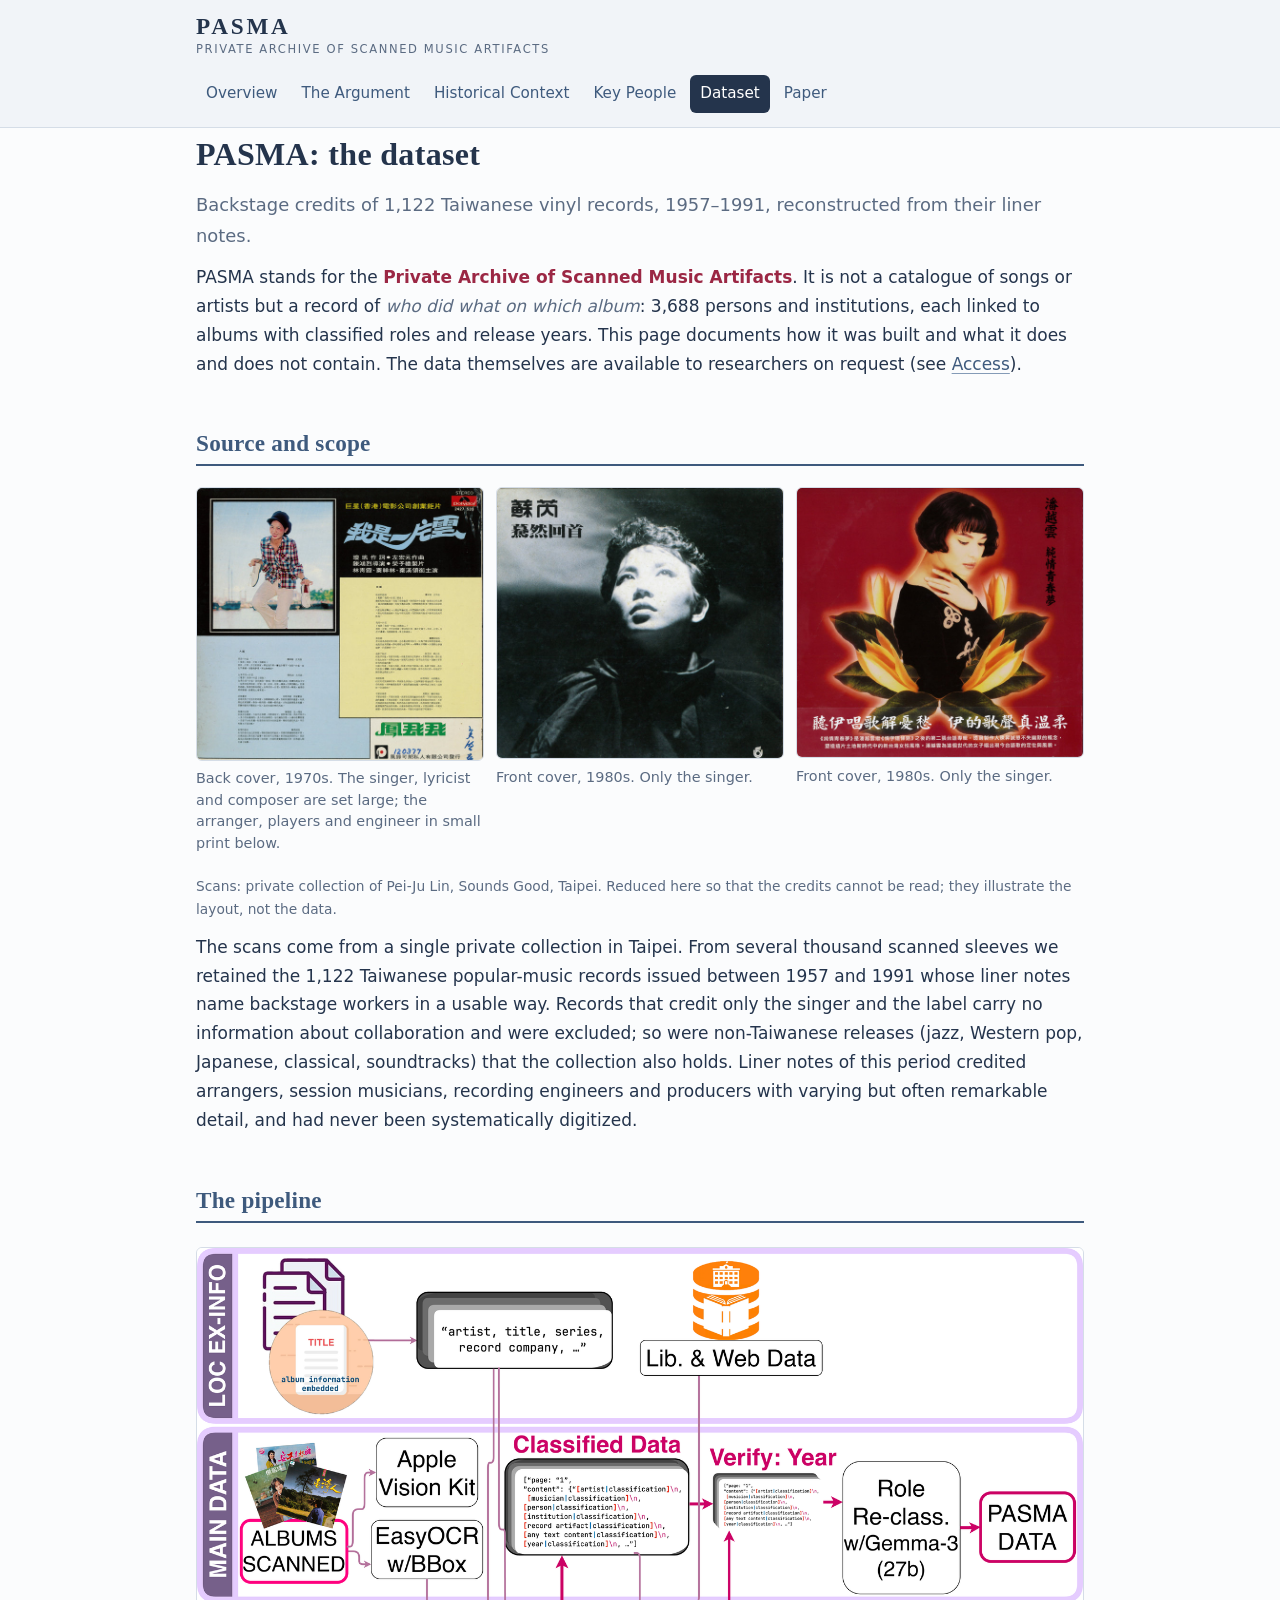
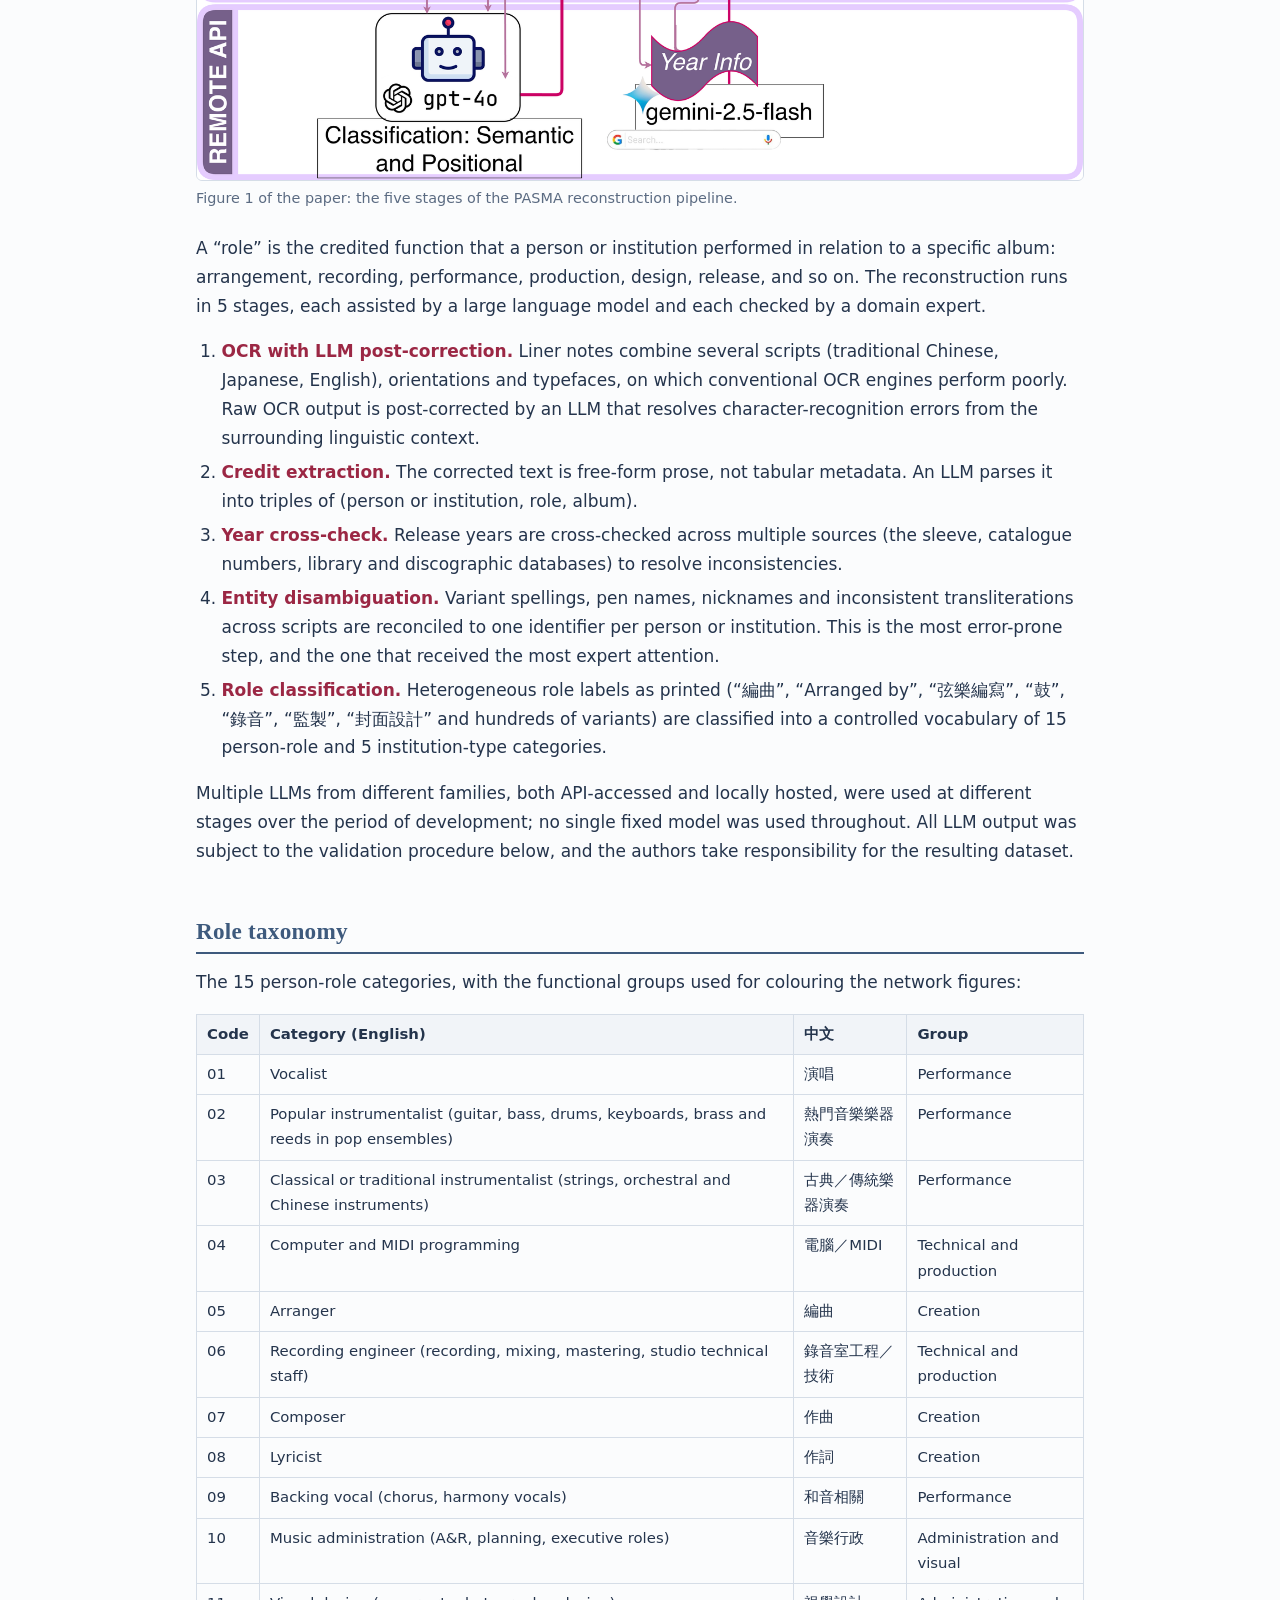
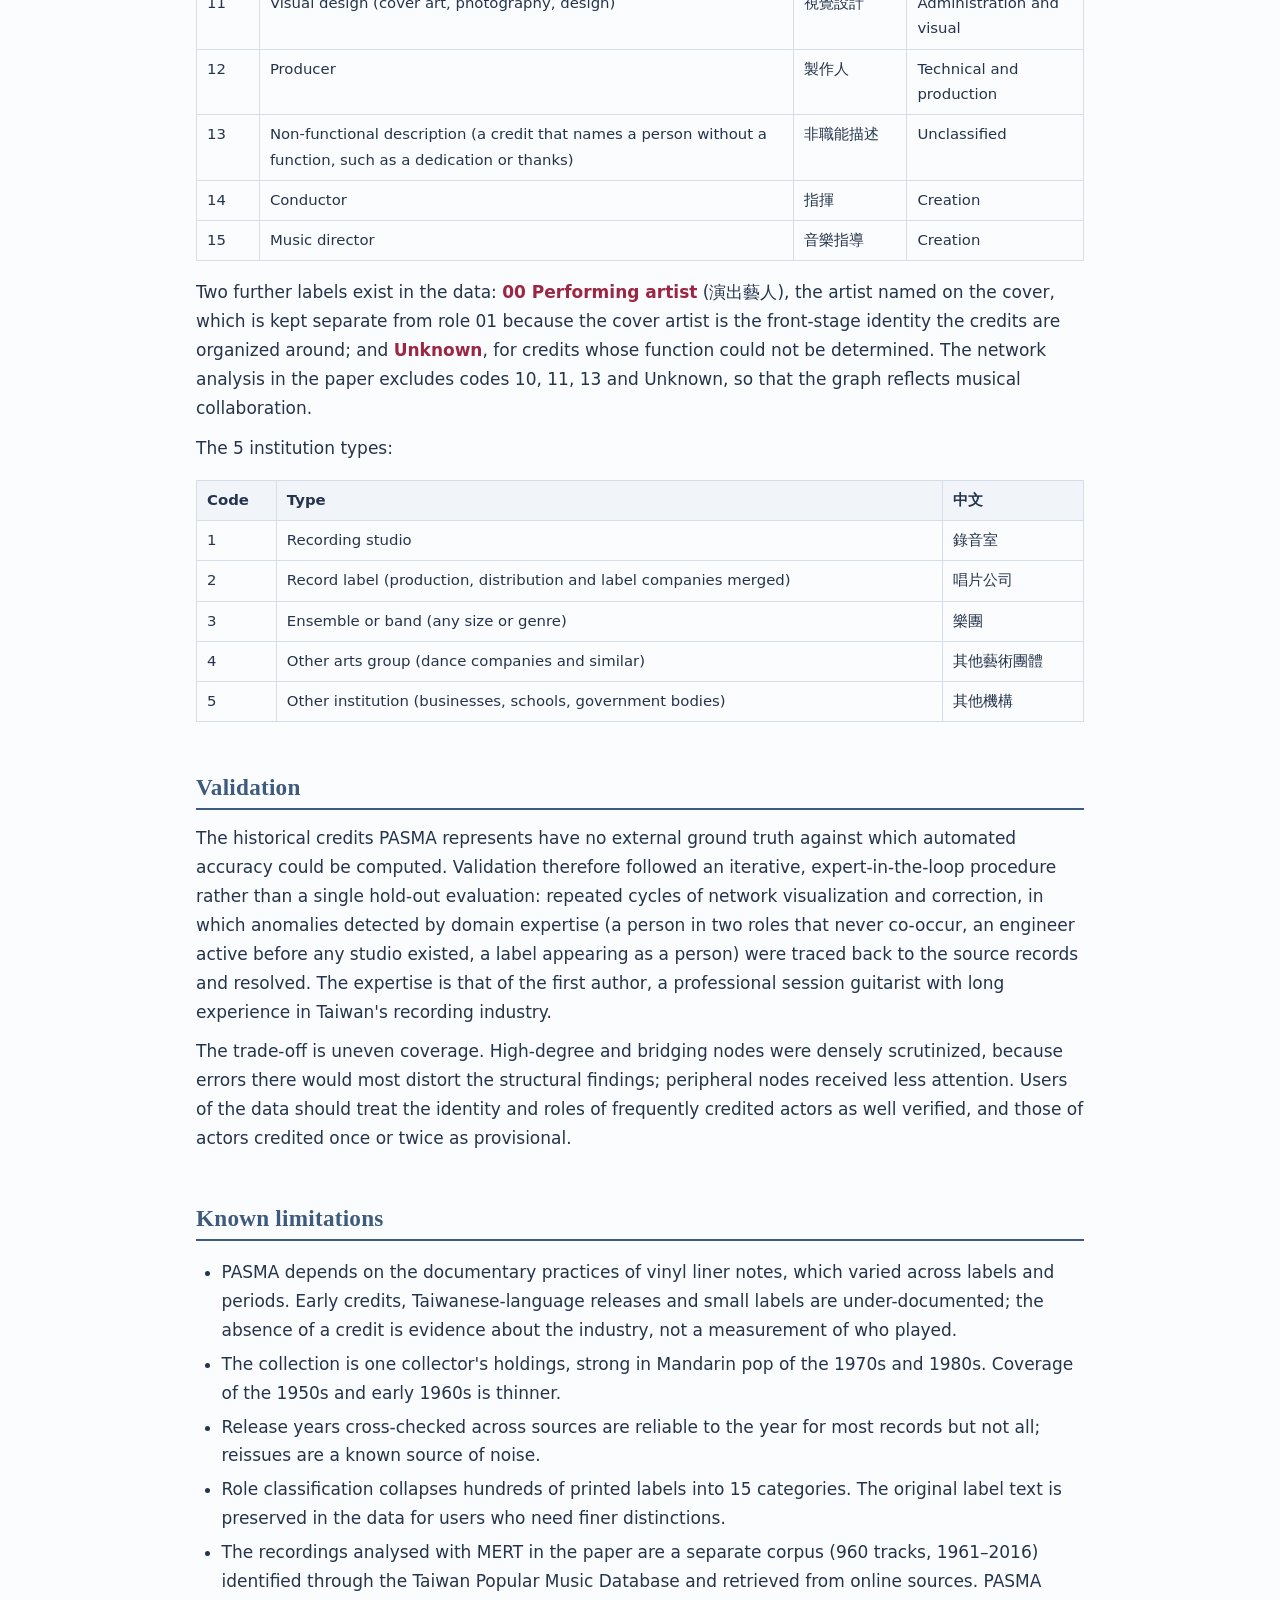
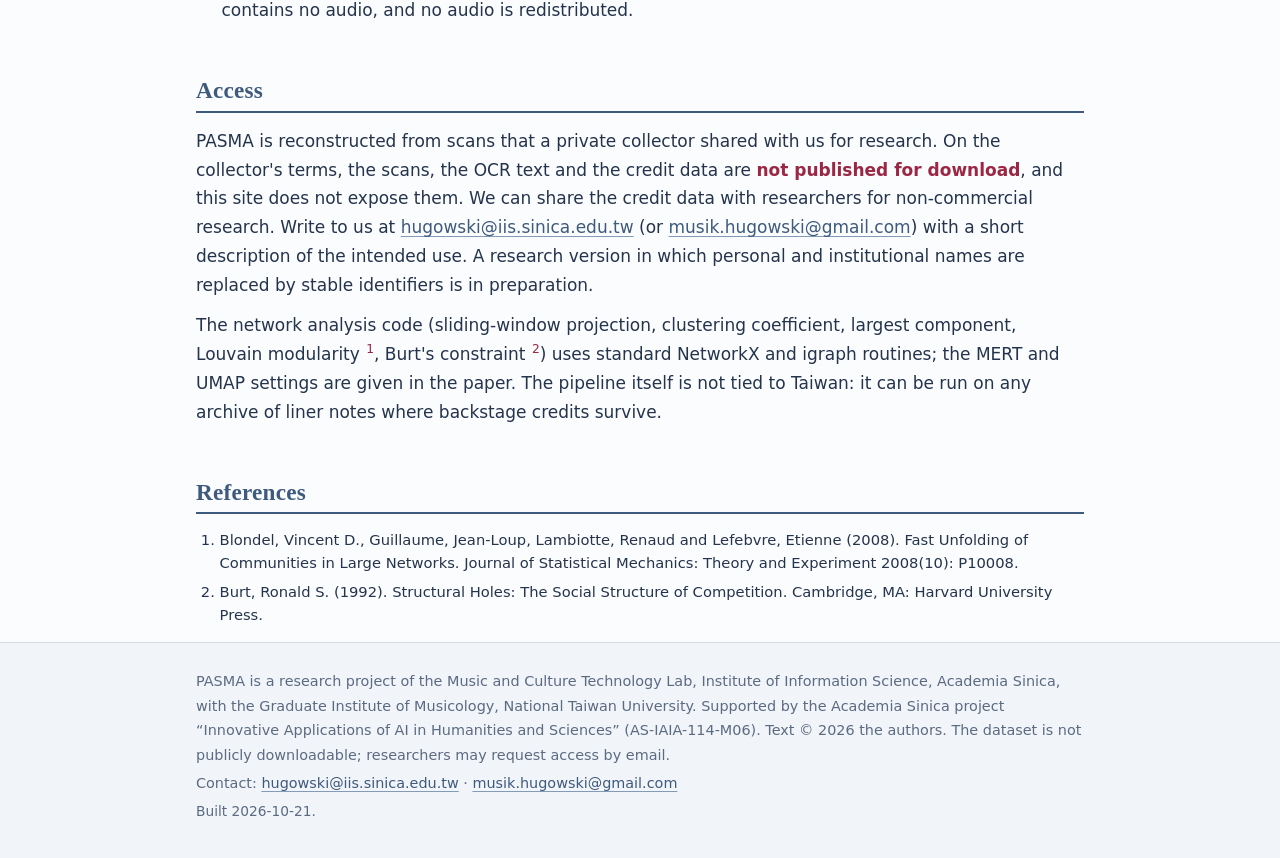
==== dataset.html @ 9acefadc "Add The Argument page; lead the overview with the claim" ====
<!doctype html>
<html lang="en">
<head>
<meta charset="utf-8">
<meta name="viewport" content="width=device-width, initial-scale=1">
<title>Dataset · PASMA</title>
<meta name="description" content="Documentation of PASMA, the Private Archive of Scanned Music Artifacts: sources and scope, the five-stage LLM-assisted reconstruction pipeline, the role taxonomy, expert-in-the-loop validation, known limitations, and how to request access.">
<meta name="build" content="2026-10-21T02:42">
<link rel="stylesheet" href="assets/css/site.css">
<link rel="icon" href="assets/img/favicon.svg" type="image/svg+xml">
</head>
<body class="page-dataset">
<header class="site-head"><div class="wrap">
<a class="brand" href="index.html"><span class="brand-main">PASMA</span><span class="brand-sub">Private Archive of Scanned Music Artifacts</span></a>
<nav class="site-nav" aria-label="Site"><a href="index.html">Overview</a><a href="argument.html">The Argument</a><a href="history.html">Historical Context</a><a href="people.html">Key People</a><a href="dataset.html" aria-current="page">Dataset</a><a href="paper.html">Paper</a></nav>
</div></header>
<main class="wrap">
<h1 id="pasma-the-dataset">PASMA: the dataset</h1>
<p class="lead">Backstage credits of 1,122 Taiwanese vinyl records, 1957–1991, reconstructed from their liner notes.</p>

<p>PASMA stands for the <strong>Private Archive of Scanned Music Artifacts</strong>. It is not a catalogue of songs or artists but a record of <em>who did what on which album</em>: 3,688 persons and institutions, each linked to albums with classified roles and release years. This page documents how it was built and what it does and does not contain. The data themselves are available to researchers on request (see <a href="#access">Access</a>).</p>
<h2 id="source-and-scope">Source and scope</h2>
<div class="fig-row">
<figure><img src="assets/img/scan_0848_back.jpg" alt="Back cover of a 1970s Taiwanese LP, with the singer's name in large type and the backstage credits in small print" loading="lazy"><figcaption>Back cover, 1970s. The singer, lyricist and composer are set large; the arranger, players and engineer in small print below.</figcaption></figure>
<figure><img src="assets/img/scan_1198_front.jpg" alt="Front cover of a 1980s Taiwanese LP showing only the singer" loading="lazy"><figcaption>Front cover, 1980s. Only the singer.</figcaption></figure>
<figure><img src="assets/img/scan_0994_front.jpg" alt="Front cover of a 1980s Taiwanese LP showing only the singer" loading="lazy"><figcaption>Front cover, 1980s. Only the singer.</figcaption></figure>
</div>

<p class="small">Scans: private collection of Pei-Ju Lin, Sounds Good, Taipei. Reduced here so that the credits cannot be read; they illustrate the layout, not the data.</p>

<p>The scans come from a single private collection in Taipei. From several thousand scanned sleeves we retained the 1,122 Taiwanese popular-music records issued between 1957 and 1991 whose liner notes name backstage workers in a usable way. Records that credit only the singer and the label carry no information about collaboration and were excluded; so were non-Taiwanese releases (jazz, Western pop, Japanese, classical, soundtracks) that the collection also holds. Liner notes of this period credited arrangers, session musicians, recording engineers and producers with varying but often remarkable detail, and had never been systematically digitized.</p>
<h2 id="the-pipeline">The pipeline</h2>
<figure><img loading="lazy" alt="Figure 1 of the paper: the five stages of the PASMA reconstruction pipeline." src="assets/img/pipeline.png" /><figcaption>Figure 1 of the paper: the five stages of the PASMA reconstruction pipeline.</figcaption></figure>
<p>A “role” is the credited function that a person or institution performed in relation to a specific album: arrangement, recording, performance, production, design, release, and so on. The reconstruction runs in 5 stages, each assisted by a large language model and each checked by a domain expert.</p>
<ol>
<li><strong>OCR with LLM post-correction.</strong> Liner notes combine several scripts (traditional Chinese, Japanese, English), orientations and typefaces, on which conventional OCR engines perform poorly. Raw OCR output is post-corrected by an LLM that resolves character-recognition errors from the surrounding linguistic context.</li>
<li><strong>Credit extraction.</strong> The corrected text is free-form prose, not tabular metadata. An LLM parses it into triples of (person or institution, role, album).</li>
<li><strong>Year cross-check.</strong> Release years are cross-checked across multiple sources (the sleeve, catalogue numbers, library and discographic databases) to resolve inconsistencies.</li>
<li><strong>Entity disambiguation.</strong> Variant spellings, pen names, nicknames and inconsistent transliterations across scripts are reconciled to one identifier per person or institution. This is the most error-prone step, and the one that received the most expert attention.</li>
<li><strong>Role classification.</strong> Heterogeneous role labels as printed (“編曲”, “Arranged by”, “弦樂編寫”, “鼓”, “錄音”, “監製”, “封面設計” and hundreds of variants) are classified into a controlled vocabulary of 15 person-role and 5 institution-type categories.</li>
</ol>
<p>Multiple LLMs from different families, both API-accessed and locally hosted, were used at different stages over the period of development; no single fixed model was used throughout. All LLM output was subject to the validation procedure below, and the authors take responsibility for the resulting dataset.</p>
<h2 id="role-taxonomy">Role taxonomy</h2>
<p>The 15 person-role categories, with the functional groups used for colouring the network figures:</p>
<div class="tablewrap"><table>
<thead>
<tr>
<th>Code</th>
<th>Category (English)</th>
<th>中文</th>
<th>Group</th>
</tr>
</thead>
<tbody>
<tr>
<td>01</td>
<td>Vocalist</td>
<td>演唱</td>
<td>Performance</td>
</tr>
<tr>
<td>02</td>
<td>Popular instrumentalist (guitar, bass, drums, keyboards, brass and reeds in pop ensembles)</td>
<td>熱門音樂樂器演奏</td>
<td>Performance</td>
</tr>
<tr>
<td>03</td>
<td>Classical or traditional instrumentalist (strings, orchestral and Chinese instruments)</td>
<td>古典／傳統樂器演奏</td>
<td>Performance</td>
</tr>
<tr>
<td>04</td>
<td>Computer and MIDI programming</td>
<td>電腦／MIDI</td>
<td>Technical and production</td>
</tr>
<tr>
<td>05</td>
<td>Arranger</td>
<td>編曲</td>
<td>Creation</td>
</tr>
<tr>
<td>06</td>
<td>Recording engineer (recording, mixing, mastering, studio technical staff)</td>
<td>錄音室工程／技術</td>
<td>Technical and production</td>
</tr>
<tr>
<td>07</td>
<td>Composer</td>
<td>作曲</td>
<td>Creation</td>
</tr>
<tr>
<td>08</td>
<td>Lyricist</td>
<td>作詞</td>
<td>Creation</td>
</tr>
<tr>
<td>09</td>
<td>Backing vocal (chorus, harmony vocals)</td>
<td>和音相關</td>
<td>Performance</td>
</tr>
<tr>
<td>10</td>
<td>Music administration (A&amp;R, planning, executive roles)</td>
<td>音樂行政</td>
<td>Administration and visual</td>
</tr>
<tr>
<td>11</td>
<td>Visual design (cover art, photography, design)</td>
<td>視覺設計</td>
<td>Administration and visual</td>
</tr>
<tr>
<td>12</td>
<td>Producer</td>
<td>製作人</td>
<td>Technical and production</td>
</tr>
<tr>
<td>13</td>
<td>Non-functional description (a credit that names a person without a function, such as a dedication or thanks)</td>
<td>非職能描述</td>
<td>Unclassified</td>
</tr>
<tr>
<td>14</td>
<td>Conductor</td>
<td>指揮</td>
<td>Creation</td>
</tr>
<tr>
<td>15</td>
<td>Music director</td>
<td>音樂指導</td>
<td>Creation</td>
</tr>
</tbody>
</table></div>
<p>Two further labels exist in the data: <strong>00 Performing artist</strong> (演出藝人), the artist named on the cover, which is kept separate from role 01 because the cover artist is the front-stage identity the credits are organized around; and <strong>Unknown</strong>, for credits whose function could not be determined. The network analysis in the paper excludes codes 10, 11, 13 and Unknown, so that the graph reflects musical collaboration.</p>
<p>The 5 institution types:</p>
<div class="tablewrap"><table>
<thead>
<tr>
<th>Code</th>
<th>Type</th>
<th>中文</th>
</tr>
</thead>
<tbody>
<tr>
<td>1</td>
<td>Recording studio</td>
<td>錄音室</td>
</tr>
<tr>
<td>2</td>
<td>Record label (production, distribution and label companies merged)</td>
<td>唱片公司</td>
</tr>
<tr>
<td>3</td>
<td>Ensemble or band (any size or genre)</td>
<td>樂團</td>
</tr>
<tr>
<td>4</td>
<td>Other arts group (dance companies and similar)</td>
<td>其他藝術團體</td>
</tr>
<tr>
<td>5</td>
<td>Other institution (businesses, schools, government bodies)</td>
<td>其他機構</td>
</tr>
</tbody>
</table></div>
<h2 id="validation">Validation</h2>
<p>The historical credits PASMA represents have no external ground truth against which automated accuracy could be computed. Validation therefore followed an iterative, expert-in-the-loop procedure rather than a single hold-out evaluation: repeated cycles of network visualization and correction, in which anomalies detected by domain expertise (a person in two roles that never co-occur, an engineer active before any studio existed, a label appearing as a person) were traced back to the source records and resolved. The expertise is that of the first author, a professional session guitarist with long experience in Taiwan's recording industry.</p>
<p>The trade-off is uneven coverage. High-degree and bridging nodes were densely scrutinized, because errors there would most distort the structural findings; peripheral nodes received less attention. Users of the data should treat the identity and roles of frequently credited actors as well verified, and those of actors credited once or twice as provisional.</p>
<h2 id="known-limitations">Known limitations</h2>
<ul>
<li>PASMA depends on the documentary practices of vinyl liner notes, which varied across labels and periods. Early credits, Taiwanese-language releases and small labels are under-documented; the absence of a credit is evidence about the industry, not a measurement of who played.</li>
<li>The collection is one collector's holdings, strong in Mandarin pop of the 1970s and 1980s. Coverage of the 1950s and early 1960s is thinner.</li>
<li>Release years cross-checked across sources are reliable to the year for most records but not all; reissues are a known source of noise.</li>
<li>Role classification collapses hundreds of printed labels into 15 categories. The original label text is preserved in the data for users who need finer distinctions.</li>
<li>The recordings analysed with MERT in the paper are a separate corpus (960 tracks, 1961–2016) identified through the Taiwan Popular Music Database and retrieved from online sources. PASMA contains no audio, and no audio is redistributed.</li>
</ul>
<h2 id="access">Access</h2>

<p>PASMA is reconstructed from scans that a private collector shared with us for research. On the collector's terms, the scans, the OCR text and the credit data are <strong>not published for download</strong>, and this site does not expose them. We can share the credit data with researchers for non-commercial research. Write to us at <a href="mailto:hugowski@iis.sinica.edu.tw">hugowski@iis.sinica.edu.tw</a> (or <a href="mailto:musik.hugowski@gmail.com">musik.hugowski@gmail.com</a>) with a short description of the intended use. A research version in which personal and institutional names are replaced by stable identifiers is in preparation.</p>
<p>The network analysis code (sliding-window projection, clustering coefficient, largest component, Louvain modularity <sup class="cite"><a href="#ref-Blondel2008">1</a></sup>, Burt's constraint <sup class="cite"><a href="#ref-Burt1992">2</a></sup>) uses standard NetworkX and igraph routines; the MERT and UMAP settings are given in the paper. The pipeline itself is not tied to Taiwan: it can be run on any archive of liner notes where backstage credits survive.</p><section id="references" class="references"><h2>References</h2><ol><li id="ref-Blondel2008">Blondel, Vincent D., Guillaume, Jean-Loup, Lambiotte, Renaud and Lefebvre, Etienne (2008). Fast Unfolding of Communities in Large Networks. Journal of Statistical Mechanics: Theory and Experiment 2008(10): P10008.</li><li id="ref-Burt1992">Burt, Ronald S. (1992). Structural Holes: The Social Structure of Competition. Cambridge, MA: Harvard University Press.</li></ol></section>
</main>
<footer class="site-foot"><div class="wrap">
<p>PASMA is a research project of the Music and Culture Technology Lab, Institute of Information Science, Academia Sinica, with the Graduate Institute of Musicology, National Taiwan University. Supported by the Academia Sinica project “Innovative Applications of AI in Humanities and Sciences” (AS-IAIA-114-M06). Text © 2026 the authors. The dataset is not publicly downloadable; researchers may request access by email.</p>
<p>Contact: <a href="mailto:hugowski@iis.sinica.edu.tw">hugowski@iis.sinica.edu.tw</a> · <a href="mailto:musik.hugowski@gmail.com">musik.hugowski@gmail.com</a></p>
<p class="small">Built 2026-10-21.</p>
</div></footer>
</body>
</html>
---- assets/css/site.css ----
/* PASMA 專案網站樣式。色票：MCT Lab「霧藍紙」token（與 ISMIR 2026 海報一致）。 */
:root{
  --ink:#24344C; --line:#3E5A7D; --accent:#9B2744; --paper:#F1F4F8; --mist:#849BB7; --rose:#D4A7B2;
  --bg:#FBFCFD; --card:#FFFFFF; --rule:#D5DDE7; --muted:#5B6B82; --code:#E9EEF4;
  --t-pre:#7B68C4; --t-chen:#9B2744; --t-electone:#3B82C4; --t-post:#639922;
  --inverse-bg:#24344C; --inverse-fg:#FFFFFF;
  --serif:"Noto Serif TC","Noto Serif","Songti TC",Georgia,serif;
  --sans:"Noto Sans TC","Noto Sans","PingFang TC","Helvetica Neue",system-ui,sans-serif;
  --mono:ui-monospace,"SF Mono",Menlo,monospace;
}
@media (prefers-color-scheme:dark){:root:not([data-theme="light"]){
  --ink:#E6ECF4; --line:#9DB4D1; --accent:#E07A95; --paper:#1B2433; --mist:#8DA2BD; --rose:#C98FA0;
  --bg:#111822; --card:#18212E; --rule:#2A3747; --muted:#9AA9BD; --code:#1F2A3A; --inverse-bg:#E6ECF4; --inverse-fg:#111822;}}
:root[data-theme="dark"]{
  --ink:#E6ECF4; --line:#9DB4D1; --accent:#E07A95; --paper:#1B2433; --mist:#8DA2BD; --rose:#C98FA0;
  --bg:#111822; --card:#18212E; --rule:#2A3747; --muted:#9AA9BD; --code:#1F2A3A; --inverse-bg:#E6ECF4; --inverse-fg:#111822;}

*{box-sizing:border-box}
html{scroll-behavior:smooth;-webkit-text-size-adjust:100%}
body{margin:0;background:var(--bg);color:var(--ink);font-family:var(--sans);font-size:17px;line-height:1.7;-webkit-font-smoothing:antialiased}
.wrap{max-width:920px;margin:0 auto;padding:0 16px}
a{color:var(--line);text-decoration:underline;text-decoration-color:var(--mist);text-underline-offset:3px}
a:hover{color:var(--accent);text-decoration-color:var(--accent)}
img{max-width:100%;height:auto}

/* 頁首與導覽 */
.site-head{background:var(--paper);border-bottom:1px solid var(--rule)}
.site-head .wrap{display:flex;align-items:center;justify-content:space-between;gap:16px;flex-wrap:wrap;padding-top:14px;padding-bottom:14px}
.brand{display:flex;flex-direction:column;text-decoration:none;color:var(--ink)}
.brand-main{font-family:var(--serif);font-weight:700;font-size:1.45rem;letter-spacing:.12em;line-height:1.1}
.brand-sub{font-size:.72rem;letter-spacing:.14em;text-transform:uppercase;color:var(--muted)}
.site-nav{display:flex;gap:4px;flex-wrap:wrap}
.site-nav a{text-decoration:none;color:var(--line);padding:6px 10px;border-radius:6px;font-size:.95rem}
.site-nav a:hover{background:var(--card);color:var(--accent)}
.site-nav a[aria-current="page"]{background:var(--inverse-bg);color:var(--inverse-fg)}

/* 標題與內文 */
main{padding:28px 0 56px}
h1,h2,h3,h4{font-family:var(--serif);color:var(--line);font-weight:600;line-height:1.25;letter-spacing:.01em}
h1{font-size:2rem;margin:.2em 0 .5em;color:var(--ink)}
h2{font-size:1.45rem;margin:2.2em 0 .6em;padding-bottom:.25em;border-bottom:2px solid var(--line);scroll-margin-top:16px}
h3{font-size:1.12rem;margin:1.6em 0 .4em}
h4{font-size:1rem;margin:1.2em 0 .3em}
p{margin:.65em 0}
p.lead{font-size:1.12rem;color:var(--muted)}
p.grounds{color:var(--muted);font-size:.95rem;border-left:3px solid var(--rose);padding-left:12px}
em{color:var(--muted)}
strong{color:var(--accent);font-weight:600}
hr{border:0;border-top:1px solid var(--rule);margin:2em 0}
blockquote{margin:1em 0;padding:.6em 1.1em;border-left:4px solid var(--rose);background:var(--paper);color:var(--ink)}
code{font-family:var(--mono);font-size:.88em;background:var(--code);padding:1px 5px;border-radius:4px}
pre{background:var(--paper);border:1px solid var(--rule);border-radius:8px;padding:12px 14px;overflow-x:auto;font-size:.86rem;line-height:1.5}
pre code{background:none;padding:0}
ul,ol{padding-left:1.5em}
li{margin:.3em 0}
.small{font-size:.86rem;color:var(--muted)}

/* 表格 */
.tablewrap{overflow-x:auto;-webkit-overflow-scrolling:touch;margin:1em 0}
table{border-collapse:collapse;width:100%;font-size:.93rem}
th,td{border:1px solid var(--rule);padding:7px 10px;vertical-align:top;text-align:left}
th{background:var(--paper);font-weight:600}
td.num,th.num{text-align:right;font-variant-numeric:tabular-nums}

/* 圖 */
figure{margin:1.4em 0}
figure img{display:block;margin:0 auto;border:1px solid var(--rule);border-radius:6px;background:#fff}
figcaption{font-size:.9rem;color:var(--muted);margin-top:.5em;line-height:1.5}
.fig-row{display:grid;grid-template-columns:repeat(auto-fit,minmax(220px,1fr));gap:12px;margin:1.2em 0}
.fig-row figure{margin:0}

/* 落地頁 */
.hero{padding:8px 0 4px}
.hero .kicker{font-size:.8rem;letter-spacing:.16em;text-transform:uppercase;color:var(--accent);margin:0 0 .6em}
.hero h1{font-size:2.3rem;margin:0 0 .3em}
.hero .sub{font-family:var(--serif);font-size:1.3rem;color:var(--line);margin:0 0 .8em}
.hero .authors{margin:.4em 0;color:var(--ink)}
.hero .affil{color:var(--muted);font-size:.95rem;margin:0}
.stats{display:grid;grid-template-columns:repeat(auto-fit,minmax(150px,1fr));gap:12px;margin:1.6em 0}
.stat{background:var(--paper);border:1px solid var(--rule);border-radius:10px;padding:14px 16px}
.stat .n{font-family:var(--serif);font-size:1.9rem;font-weight:700;color:var(--ink);line-height:1.1;font-variant-numeric:tabular-nums}
.stat .k{font-size:.82rem;color:var(--muted);margin-top:4px;letter-spacing:.03em}
.cards{display:grid;grid-template-columns:repeat(auto-fit,minmax(200px,1fr));gap:12px;margin:1.4em 0}
.card{display:block;background:var(--card);border:1px solid var(--rule);border-left:4px solid var(--line);border-radius:8px;padding:14px 16px;text-decoration:none;color:var(--ink)}
.card:hover{border-left-color:var(--accent);color:var(--ink)}
.card b{display:block;font-family:var(--serif);font-size:1.05rem;color:var(--line);margin-bottom:4px}
.card span{font-size:.9rem;color:var(--muted)}
.btns{display:flex;flex-wrap:wrap;gap:10px;margin:1.2em 0}
.btn{display:inline-block;padding:9px 16px;border-radius:8px;background:var(--inverse-bg);color:var(--inverse-fg);text-decoration:none;font-size:.95rem}
.btn:hover{background:var(--accent);color:#fff}
.btn.ghost{background:transparent;color:var(--line);border:1px solid var(--line)}
.btn.ghost:hover{color:var(--accent);border-color:var(--accent)}
.notice{font-size:.9rem;color:var(--muted);background:var(--paper);border:1px solid var(--rule);border-radius:8px;padding:10px 14px;margin:1.4em 0}
.callout{background:var(--paper);border-left:4px solid var(--accent);border-radius:6px;padding:12px 16px;margin:1.4em 0}

/* 人物 */
.people-grid{display:grid;grid-template-columns:repeat(auto-fill,minmax(250px,1fr));gap:16px;margin:1em 0 2em}
.person{background:var(--card);border:1px solid var(--rule);border-radius:10px;padding:18px 16px 14px;text-align:center}
.person .avatar{width:120px;height:120px;border-radius:50%;object-fit:cover;display:block;margin:0 auto 10px;border:3px solid var(--paper);box-shadow:0 0 0 1px var(--rule)}
.person .avatar.placeholder{background:var(--paper);position:relative}
.person .avatar.placeholder::after{content:"";position:absolute;inset:36px;border-radius:50%;background:var(--mist);opacity:.55}
.placeholder-pre::after{background:var(--t-pre)!important}
.placeholder-chen::after{background:var(--t-chen)!important}
.placeholder-electone::after{background:var(--t-electone)!important}
.placeholder-post::after{background:var(--t-post)!important}
.person h3{margin:.2em 0 .1em;font-size:1.1rem}
.person h3 .zh{font-family:var(--sans);font-weight:400;color:var(--muted);font-size:.95rem;margin-left:6px}
.person h3 .alias{display:block;font-family:var(--sans);font-weight:400;color:var(--muted);font-size:.86rem;margin-top:2px}
.person .meta{font-size:.86rem;color:var(--muted);margin:0 0 .6em}
.person .bio{font-size:.93rem;text-align:left;margin:.4em 0}
.person .in-study{font-size:.86rem;text-align:left;color:var(--accent);margin:.5em 0}
.person .more{font-size:.86rem;margin:.6em 0 0}

/* 引用與書目 */
sup.cite{font-size:.72em;line-height:0;margin-left:1px}
sup.cite a{text-decoration:none;color:var(--accent)}
.references{margin-top:2.5em}
.references ol{padding-left:1.6em;font-size:.92rem}
.references li{margin:.45em 0;line-height:1.55;overflow-wrap:anywhere}
.references a{word-break:break-all}
.references li:target{background:var(--paper)}
.footnote{font-size:.9rem;color:var(--muted)}
.footnote-ref{text-decoration:none;color:var(--accent)}

/* 影片 */
video{width:100%;max-width:880px;border-radius:8px;background:#000;display:block;margin:1em auto}

/* 頁尾 */
.site-foot{border-top:1px solid var(--rule);background:var(--paper);color:var(--muted);font-size:.9rem;padding:22px 0 30px}
.site-foot p{margin:.3em 0}

@media (max-width:640px){
  body{font-size:16px}
  .hero h1{font-size:1.75rem}
  .hero .sub{font-size:1.1rem}
  h2{font-size:1.3rem}
  .brand-main{font-size:1.25rem}
}
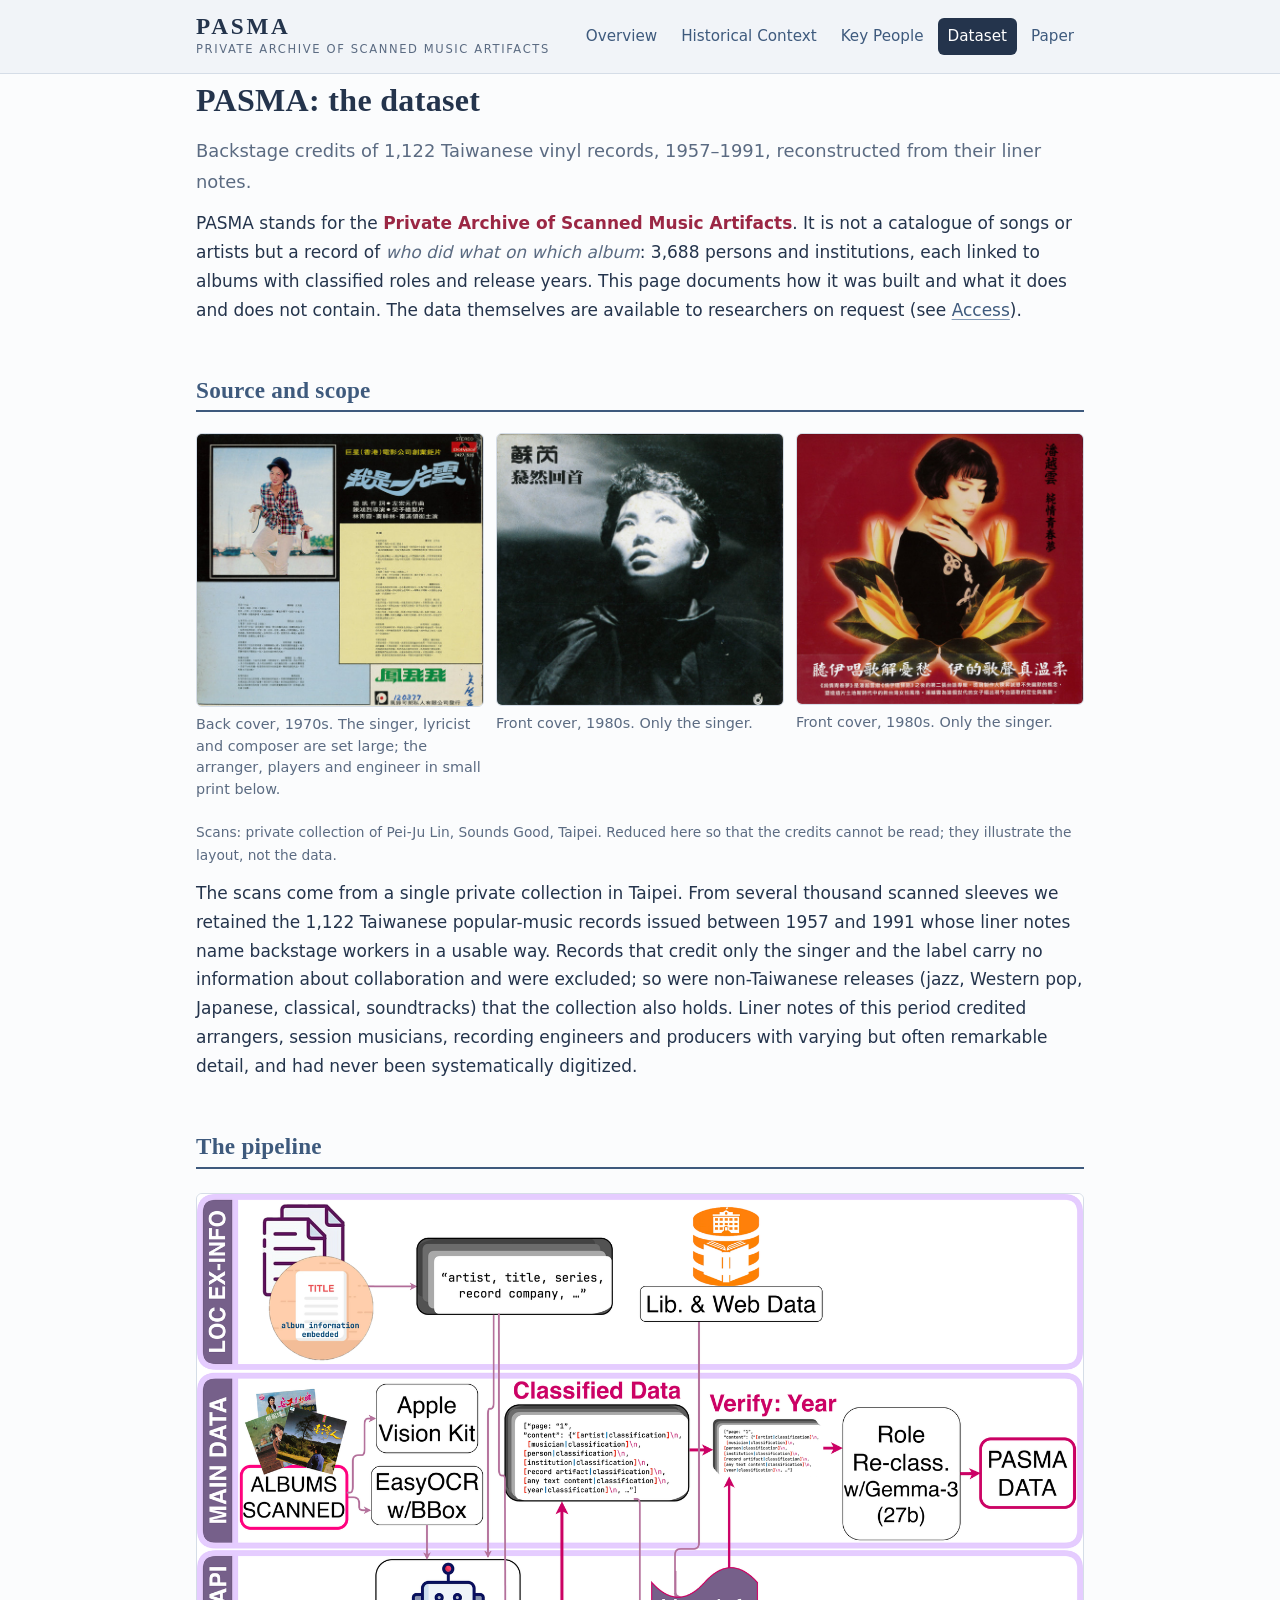
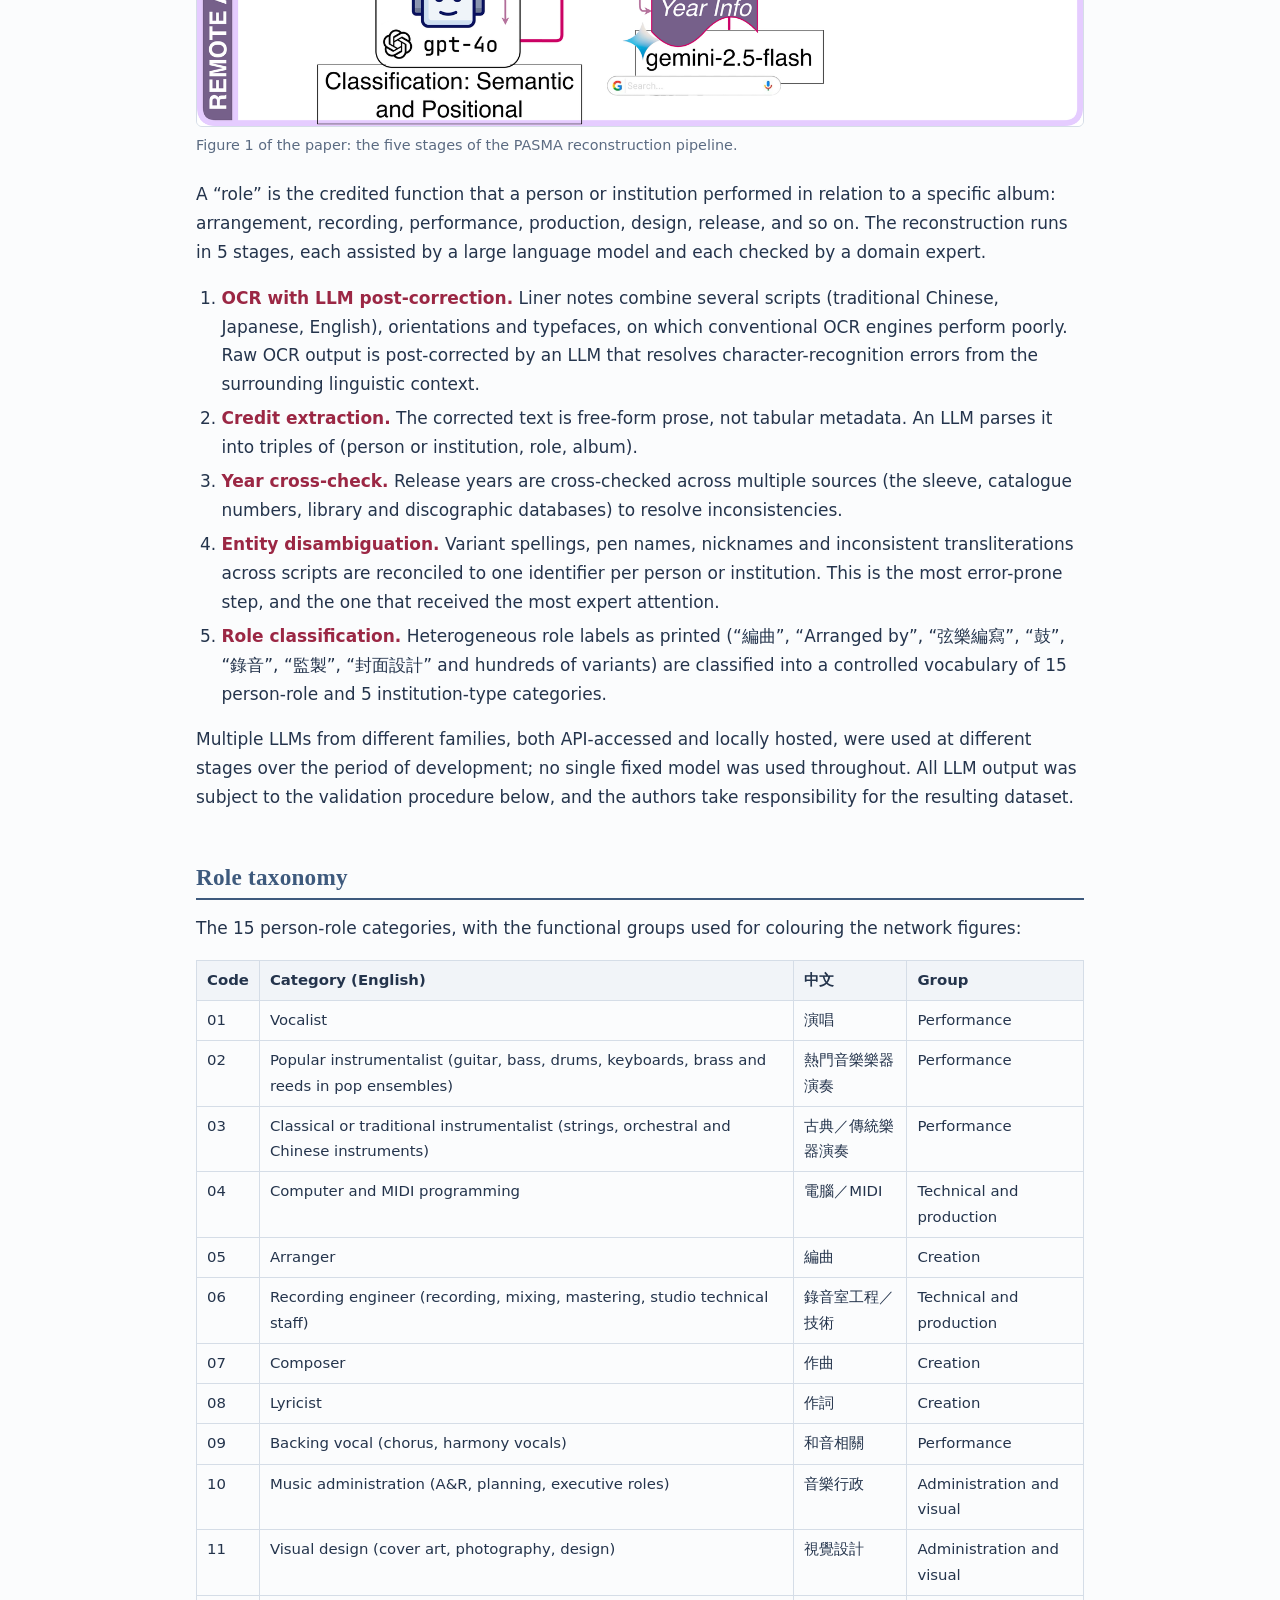
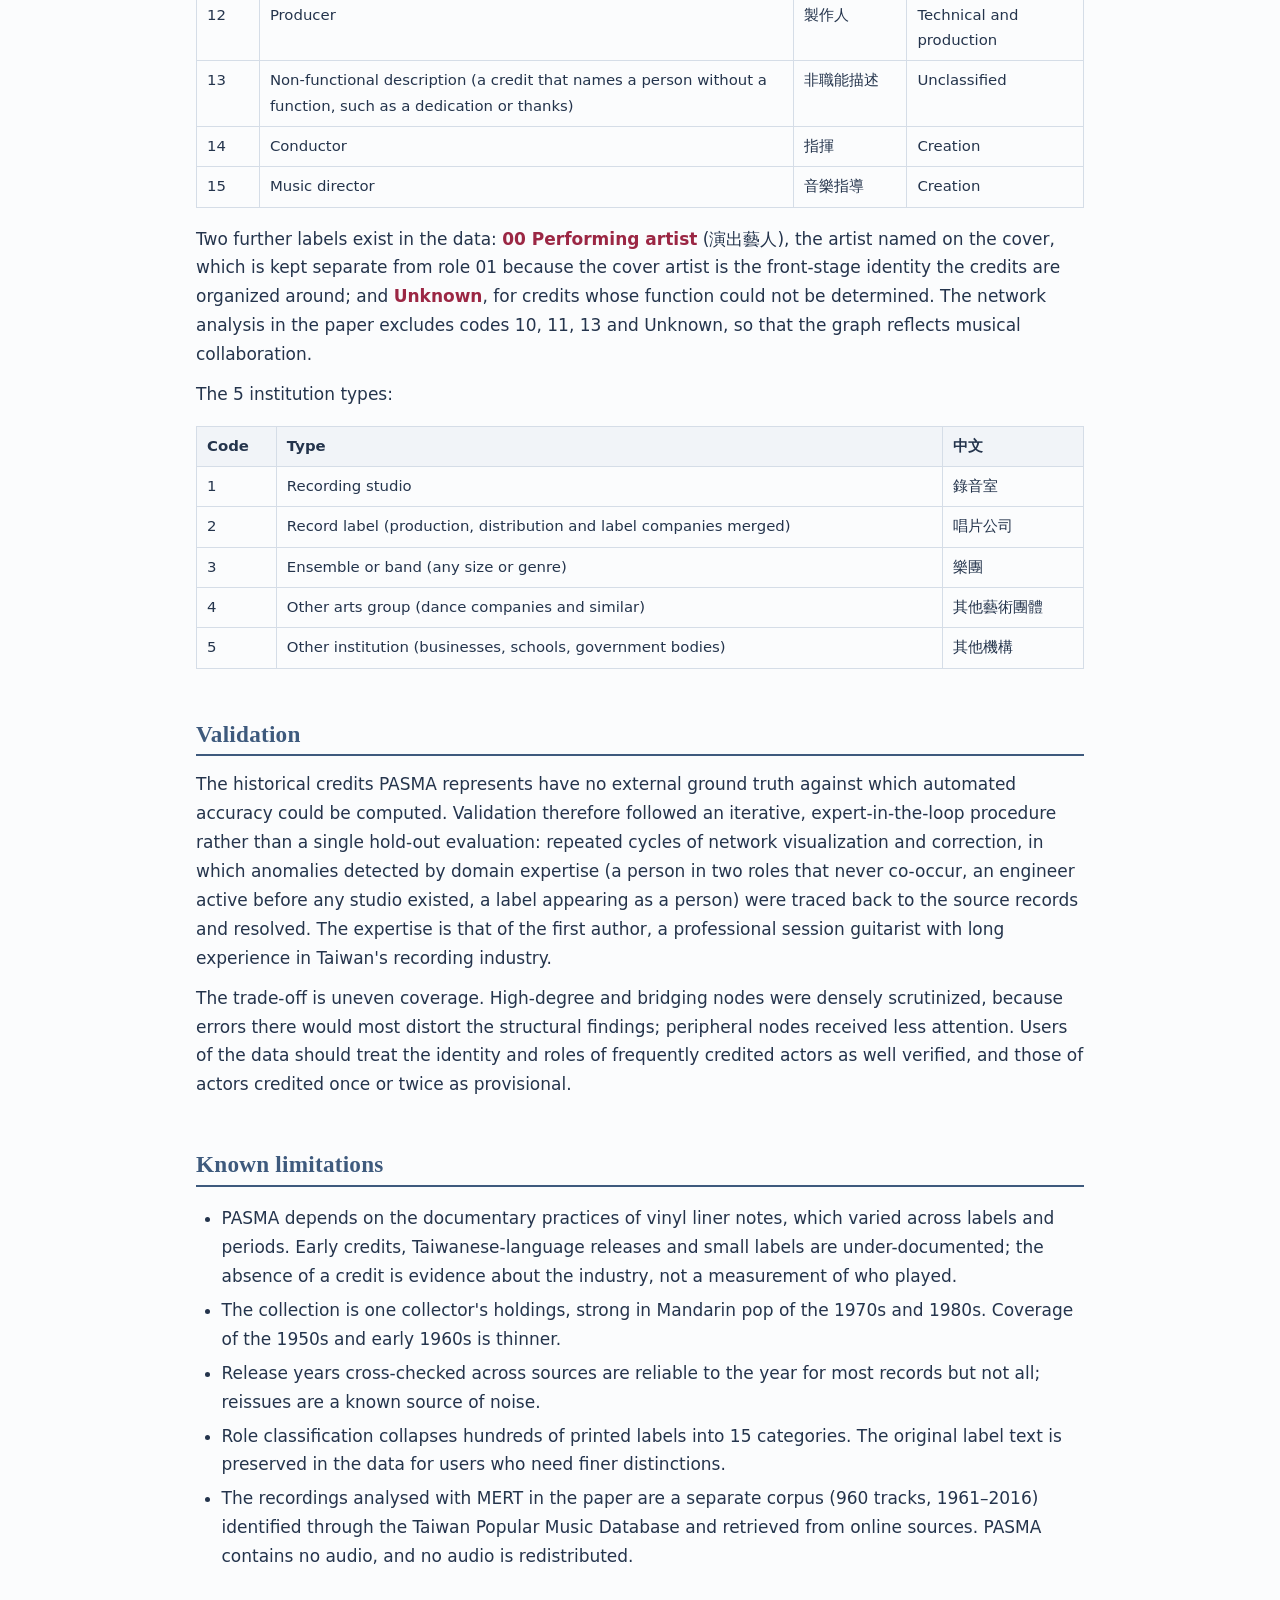
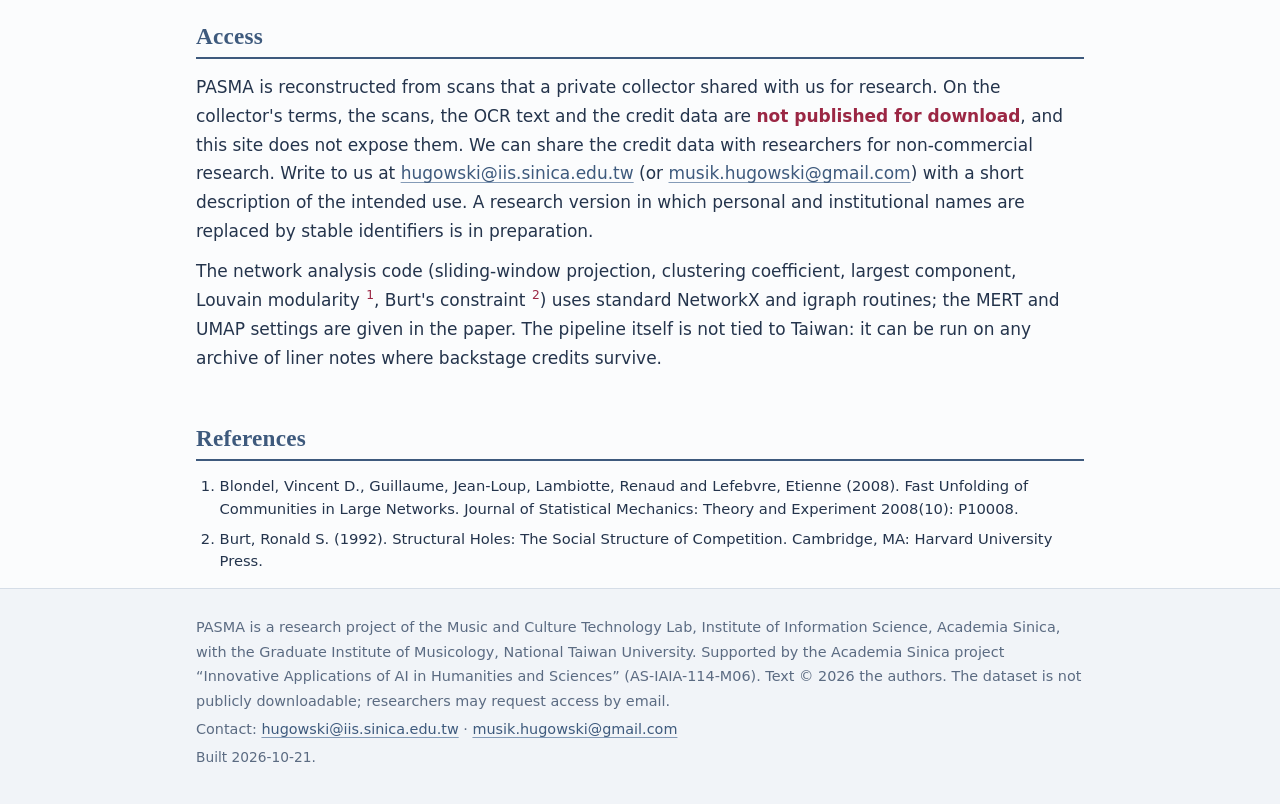
==== commit 558faf4e: "Fold the argument into the Overview as numbered points; remove the Argument page" ====
--- a/dataset.html
+++ b/dataset.html
@@ -5,14 +5,14 @@
 <meta name="viewport" content="width=device-width, initial-scale=1">
 <title>Dataset · PASMA</title>
 <meta name="description" content="Documentation of PASMA, the Private Archive of Scanned Music Artifacts: sources and scope, the five-stage LLM-assisted reconstruction pipeline, the role taxonomy, expert-in-the-loop validation, known limitations, and how to request access.">
-<meta name="build" content="2026-10-21T02:42">
+<meta name="build" content="2026-10-21T06:26">
 <link rel="stylesheet" href="assets/css/site.css">
 <link rel="icon" href="assets/img/favicon.svg" type="image/svg+xml">
 </head>
 <body class="page-dataset">
 <header class="site-head"><div class="wrap">
 <a class="brand" href="index.html"><span class="brand-main">PASMA</span><span class="brand-sub">Private Archive of Scanned Music Artifacts</span></a>
-<nav class="site-nav" aria-label="Site"><a href="index.html">Overview</a><a href="argument.html">The Argument</a><a href="history.html">Historical Context</a><a href="people.html">Key People</a><a href="dataset.html" aria-current="page">Dataset</a><a href="paper.html">Paper</a></nav>
+<nav class="site-nav" aria-label="Site"><a href="index.html">Overview</a><a href="history.html">Historical Context</a><a href="people.html">Key People</a><a href="dataset.html" aria-current="page">Dataset</a><a href="paper.html">Paper</a></nav>
 </div></header>
 <main class="wrap">
 <h1 id="pasma-the-dataset">PASMA: the dataset</h1>
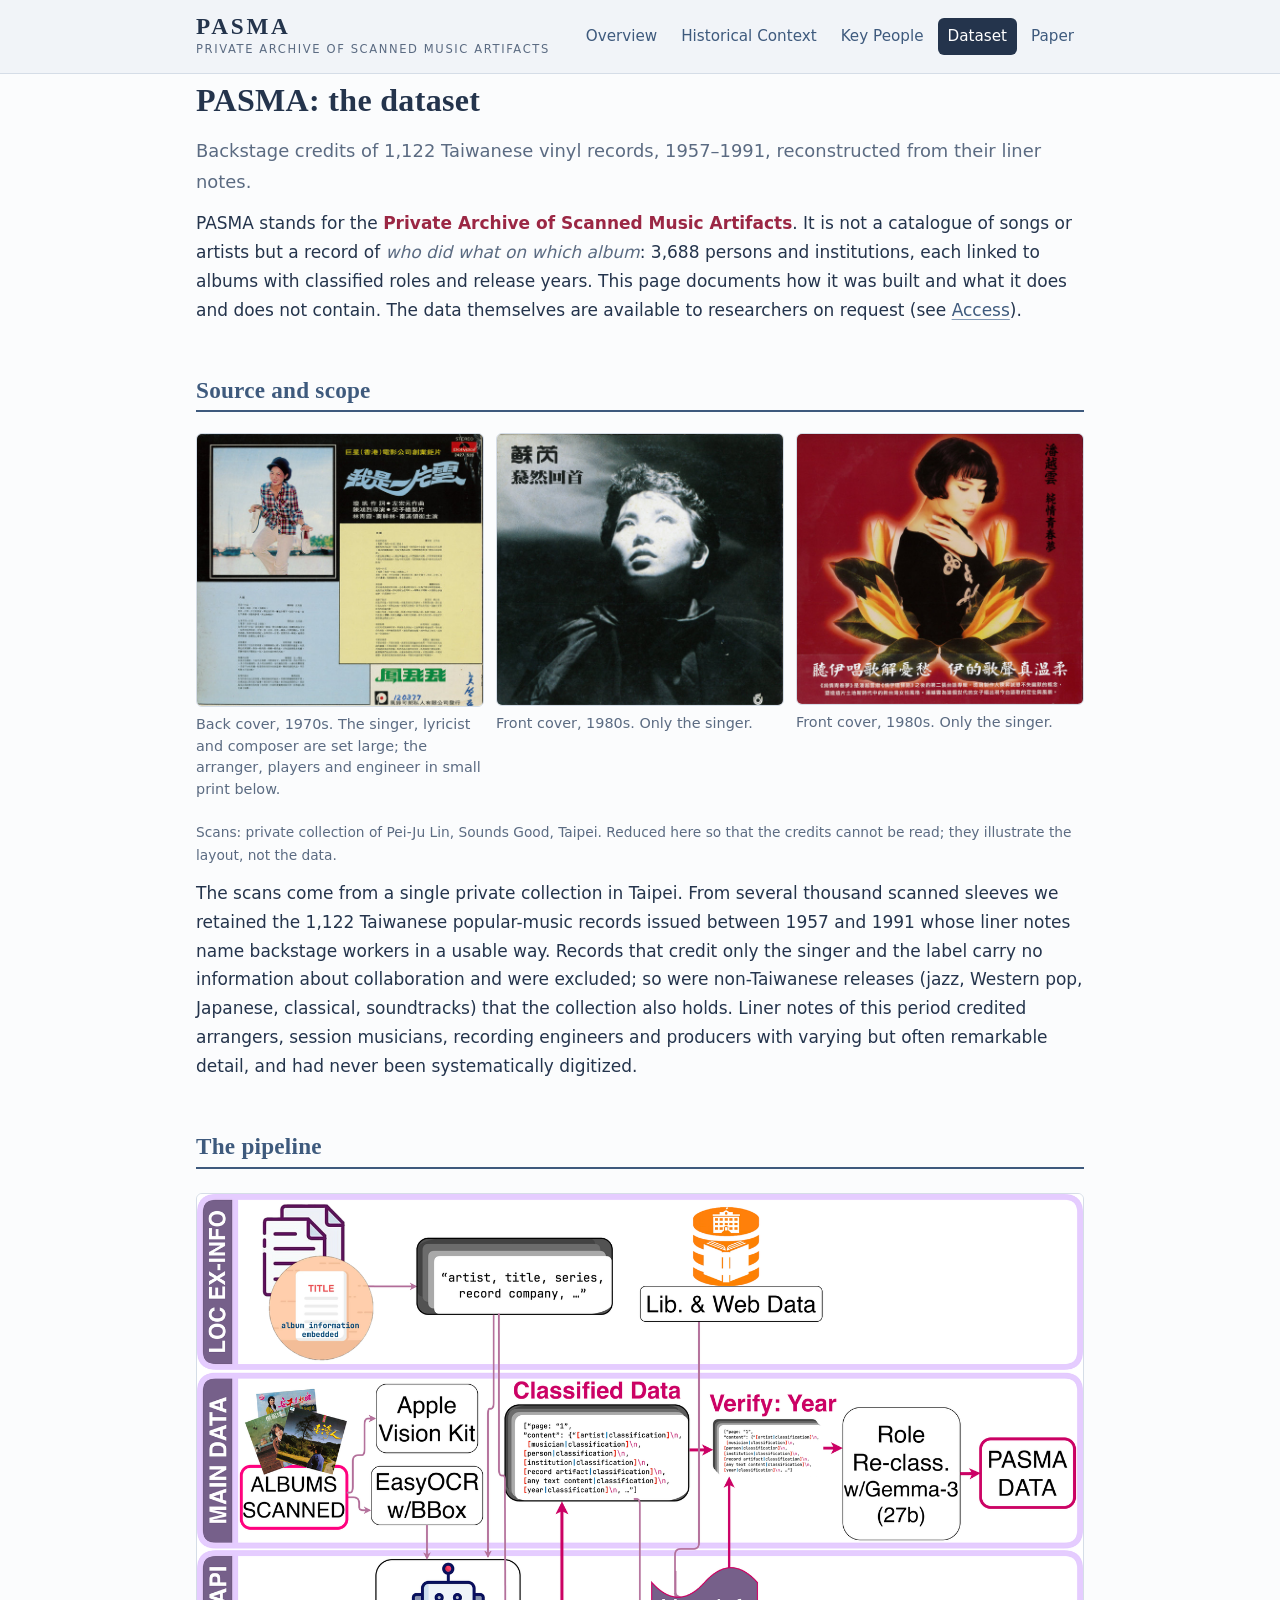
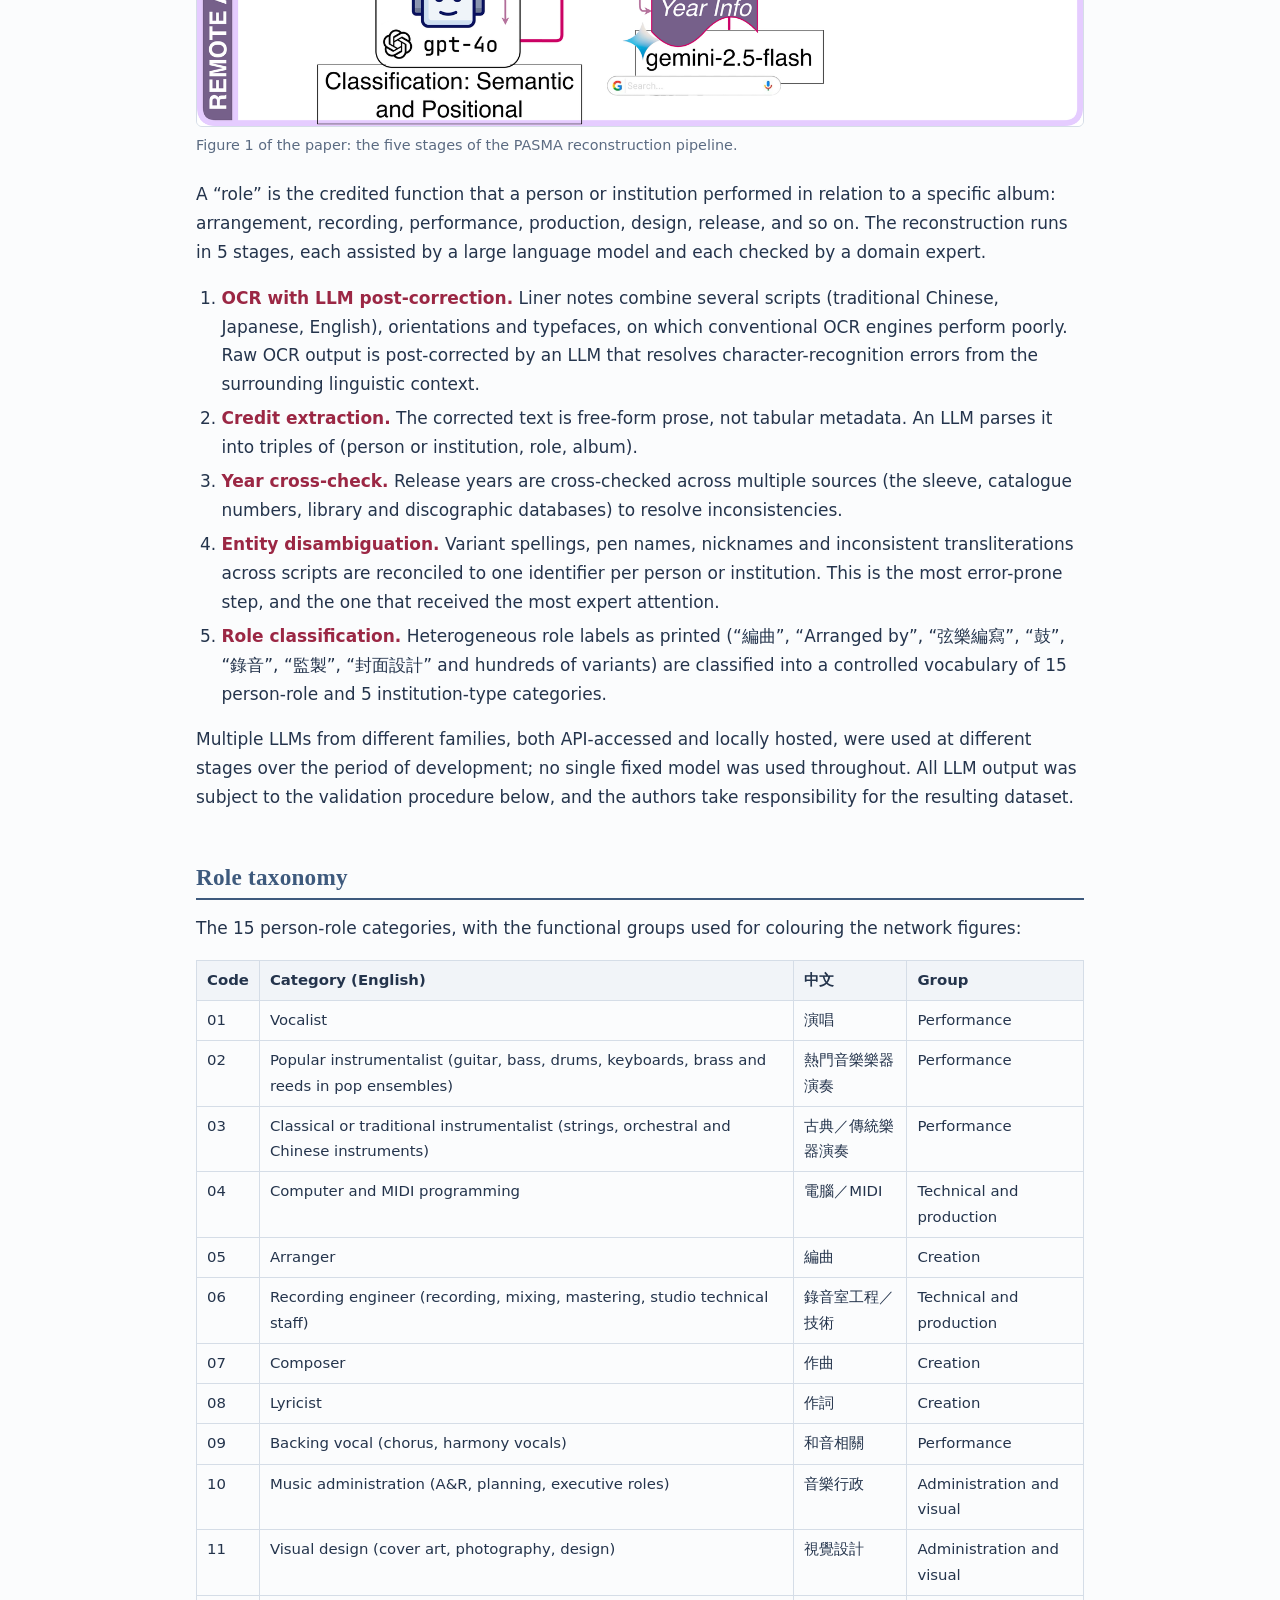
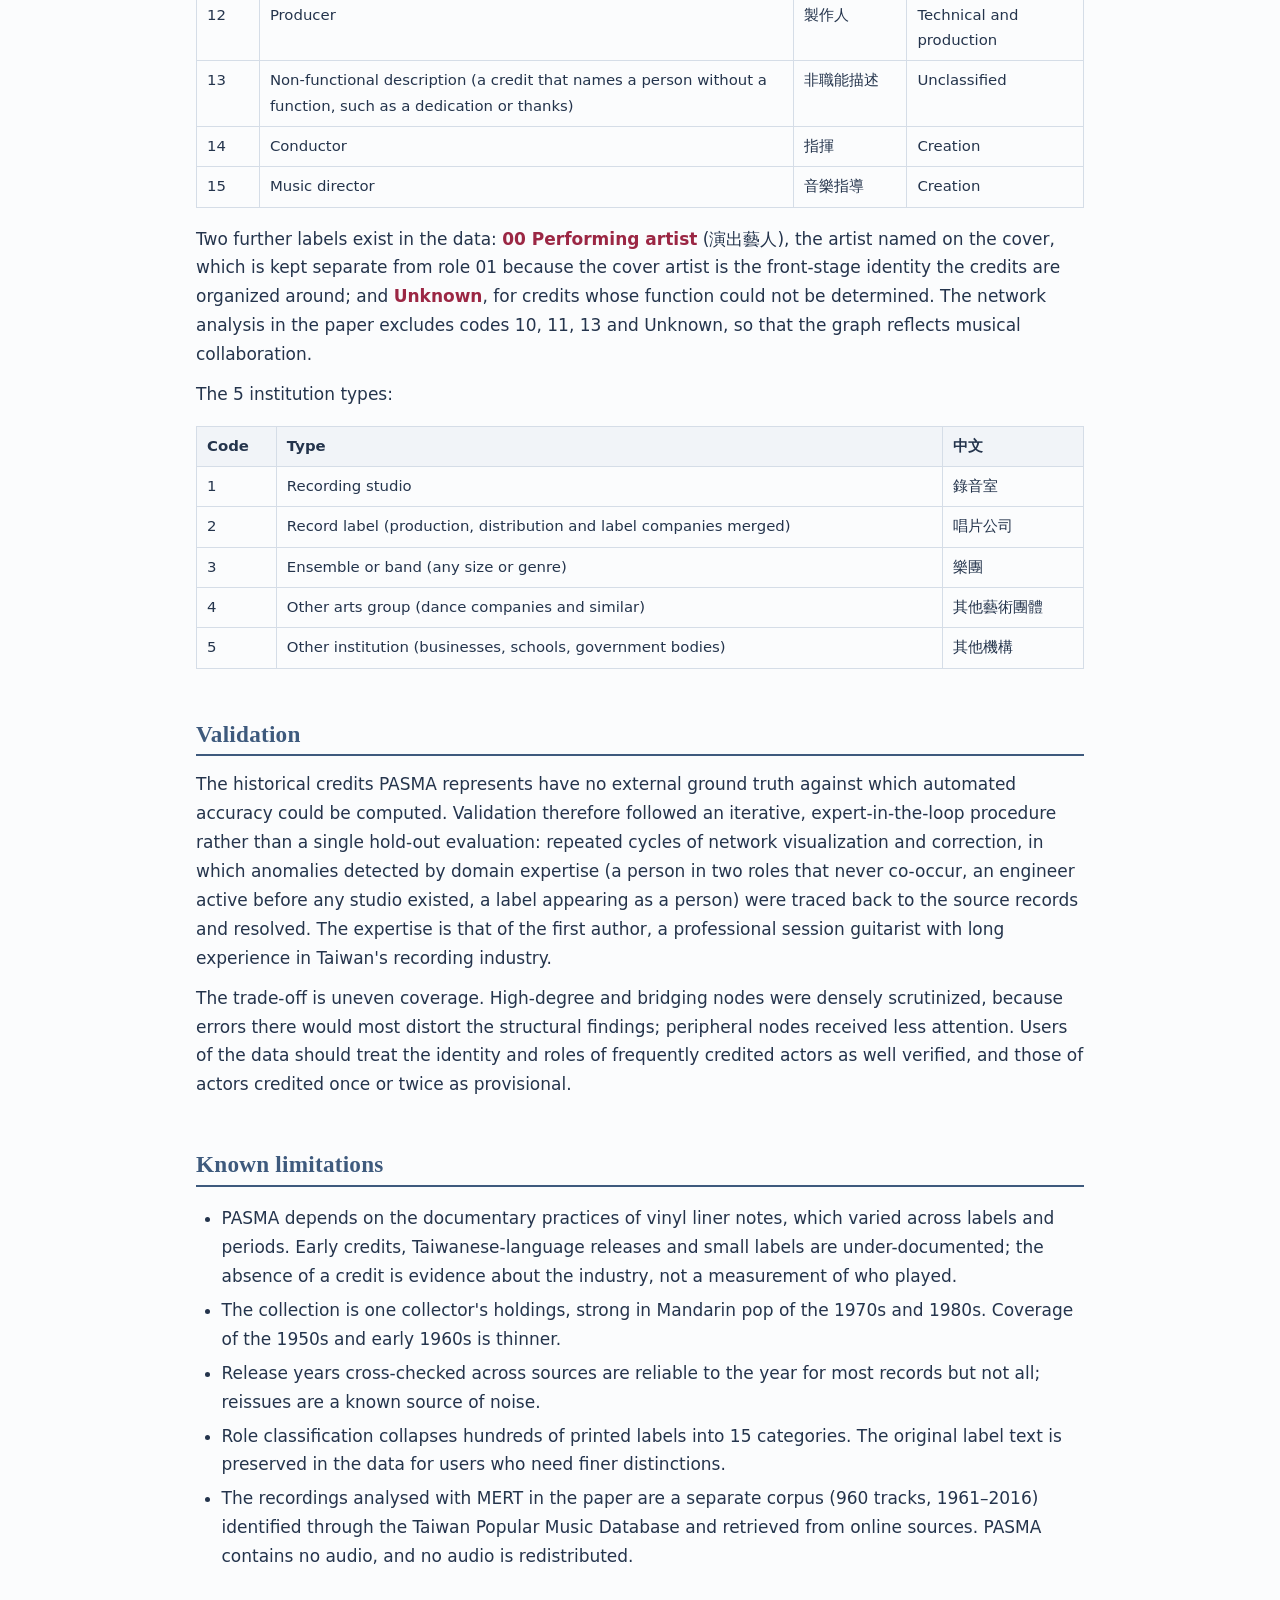
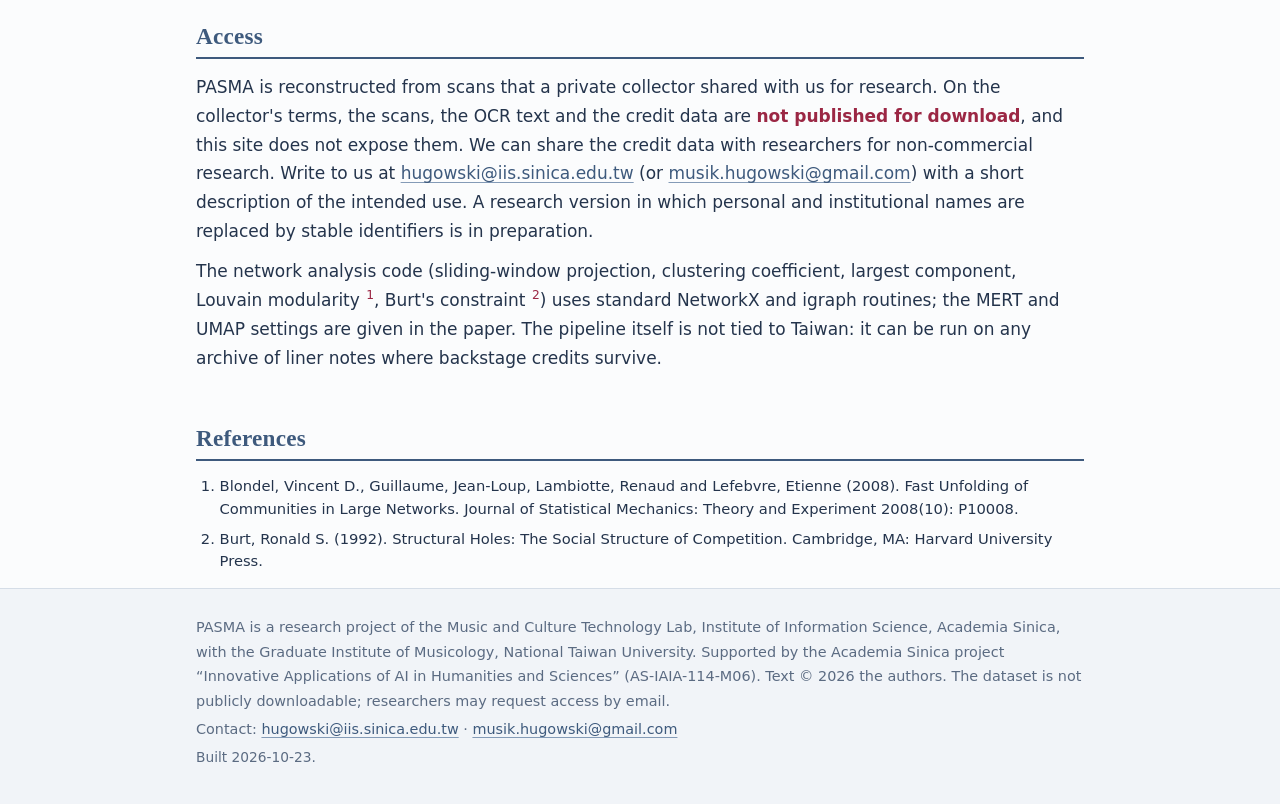
==== commit e045ded6: "Tone down the hero and the History intro Drop "Best Paper nominee" from the Overview kicker; state t" ====
--- a/dataset.html
+++ b/dataset.html
@@ -5,7 +5,7 @@
 <meta name="viewport" content="width=device-width, initial-scale=1">
 <title>Dataset · PASMA</title>
 <meta name="description" content="Documentation of PASMA, the Private Archive of Scanned Music Artifacts: sources and scope, the five-stage LLM-assisted reconstruction pipeline, the role taxonomy, expert-in-the-loop validation, known limitations, and how to request access.">
-<meta name="build" content="2026-10-21T06:26">
+<meta name="build" content="2026-10-23T16:09">
 <link rel="stylesheet" href="assets/css/site.css">
 <link rel="icon" href="assets/img/favicon.svg" type="image/svg+xml">
 </head>
@@ -201,7 +201,7 @@
 <footer class="site-foot"><div class="wrap">
 <p>PASMA is a research project of the Music and Culture Technology Lab, Institute of Information Science, Academia Sinica, with the Graduate Institute of Musicology, National Taiwan University. Supported by the Academia Sinica project “Innovative Applications of AI in Humanities and Sciences” (AS-IAIA-114-M06). Text © 2026 the authors. The dataset is not publicly downloadable; researchers may request access by email.</p>
 <p>Contact: <a href="mailto:hugowski@iis.sinica.edu.tw">hugowski@iis.sinica.edu.tw</a> · <a href="mailto:musik.hugowski@gmail.com">musik.hugowski@gmail.com</a></p>
-<p class="small">Built 2026-10-21.</p>
+<p class="small">Built 2026-10-23.</p>
 </div></footer>
 </body>
 </html>
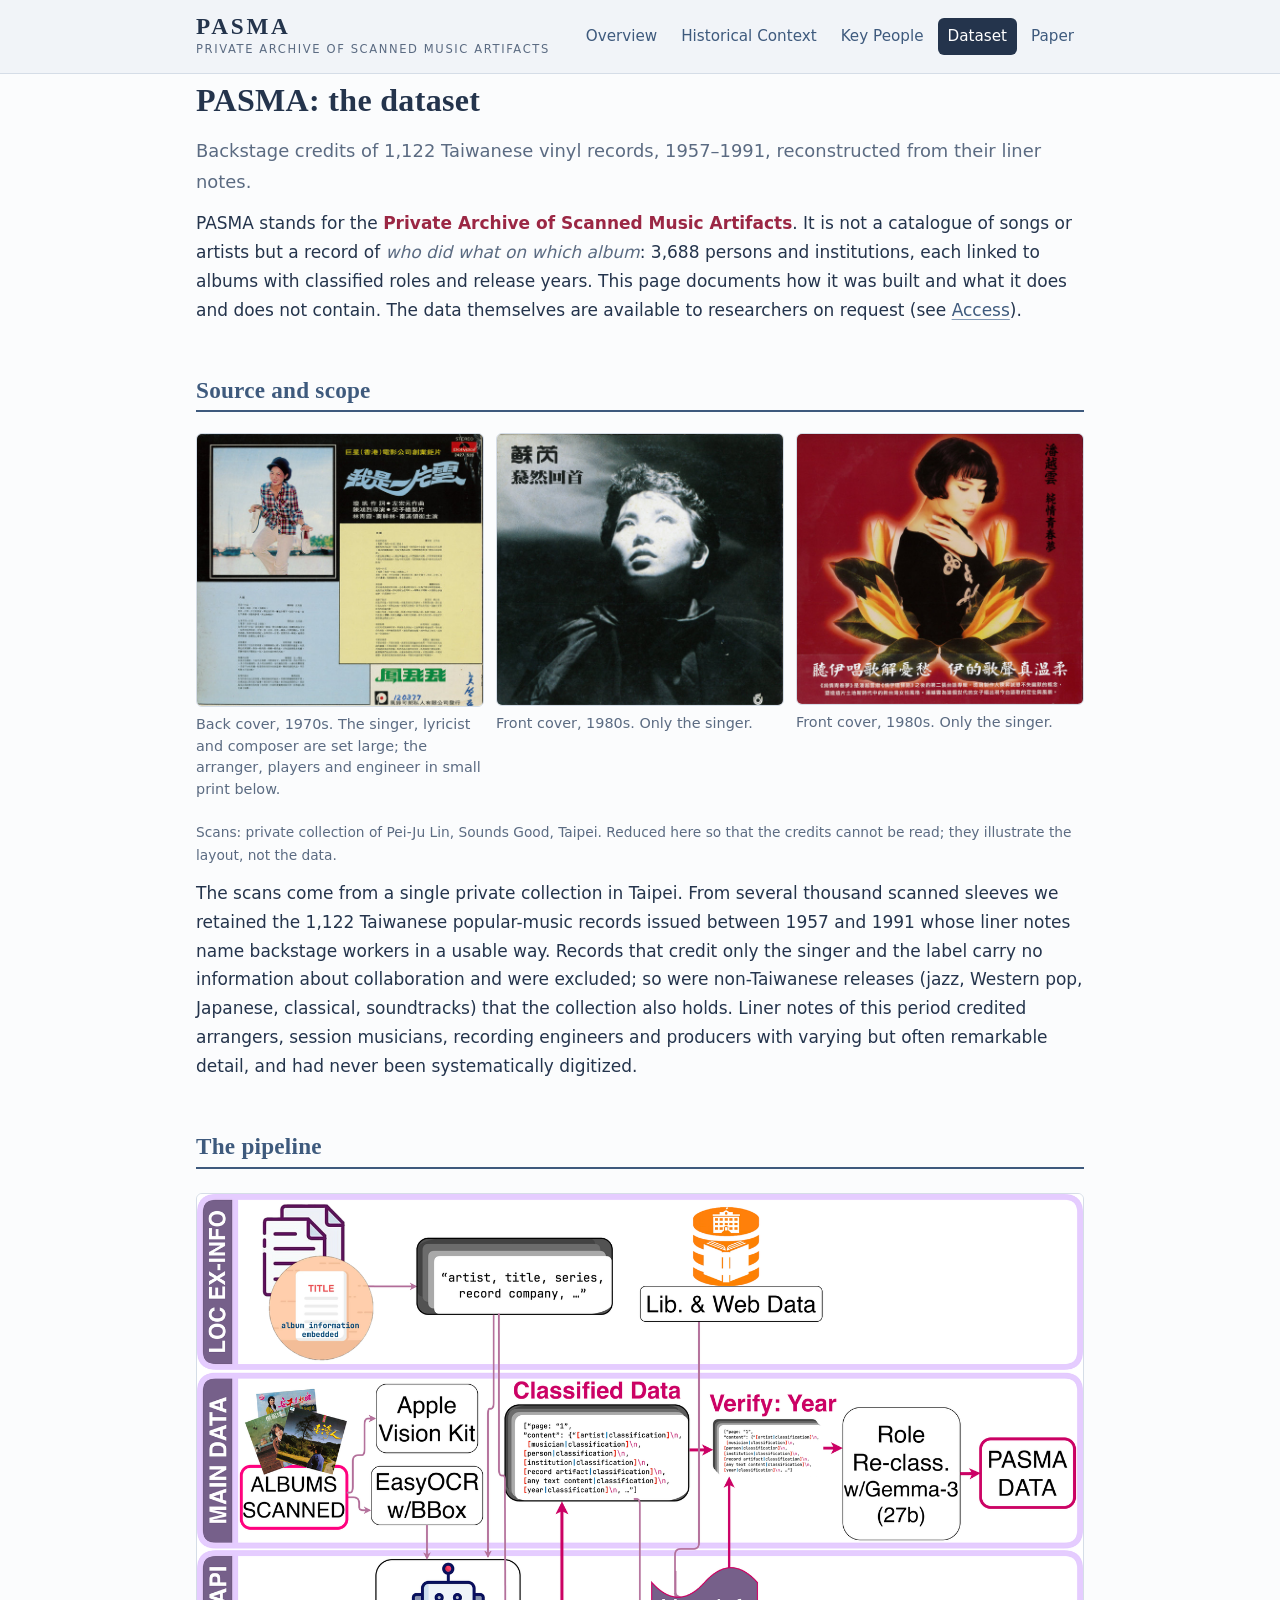
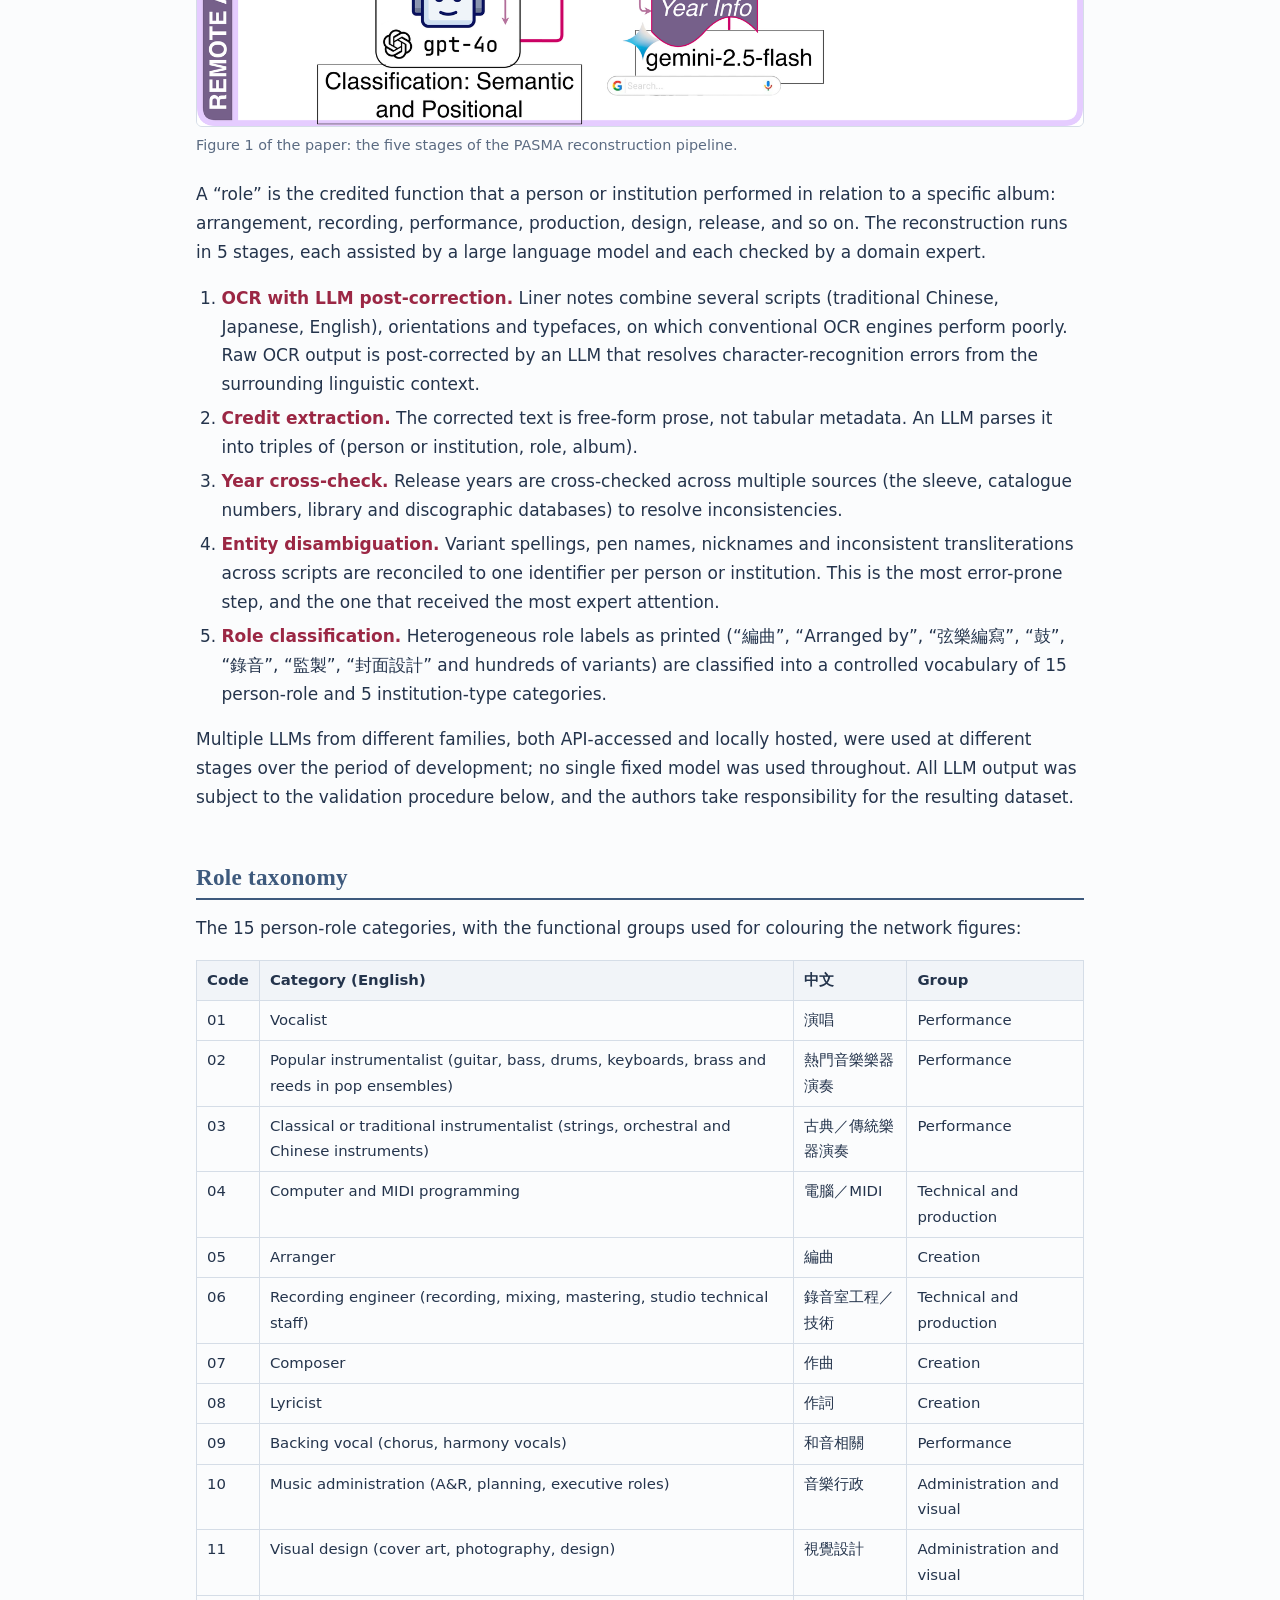
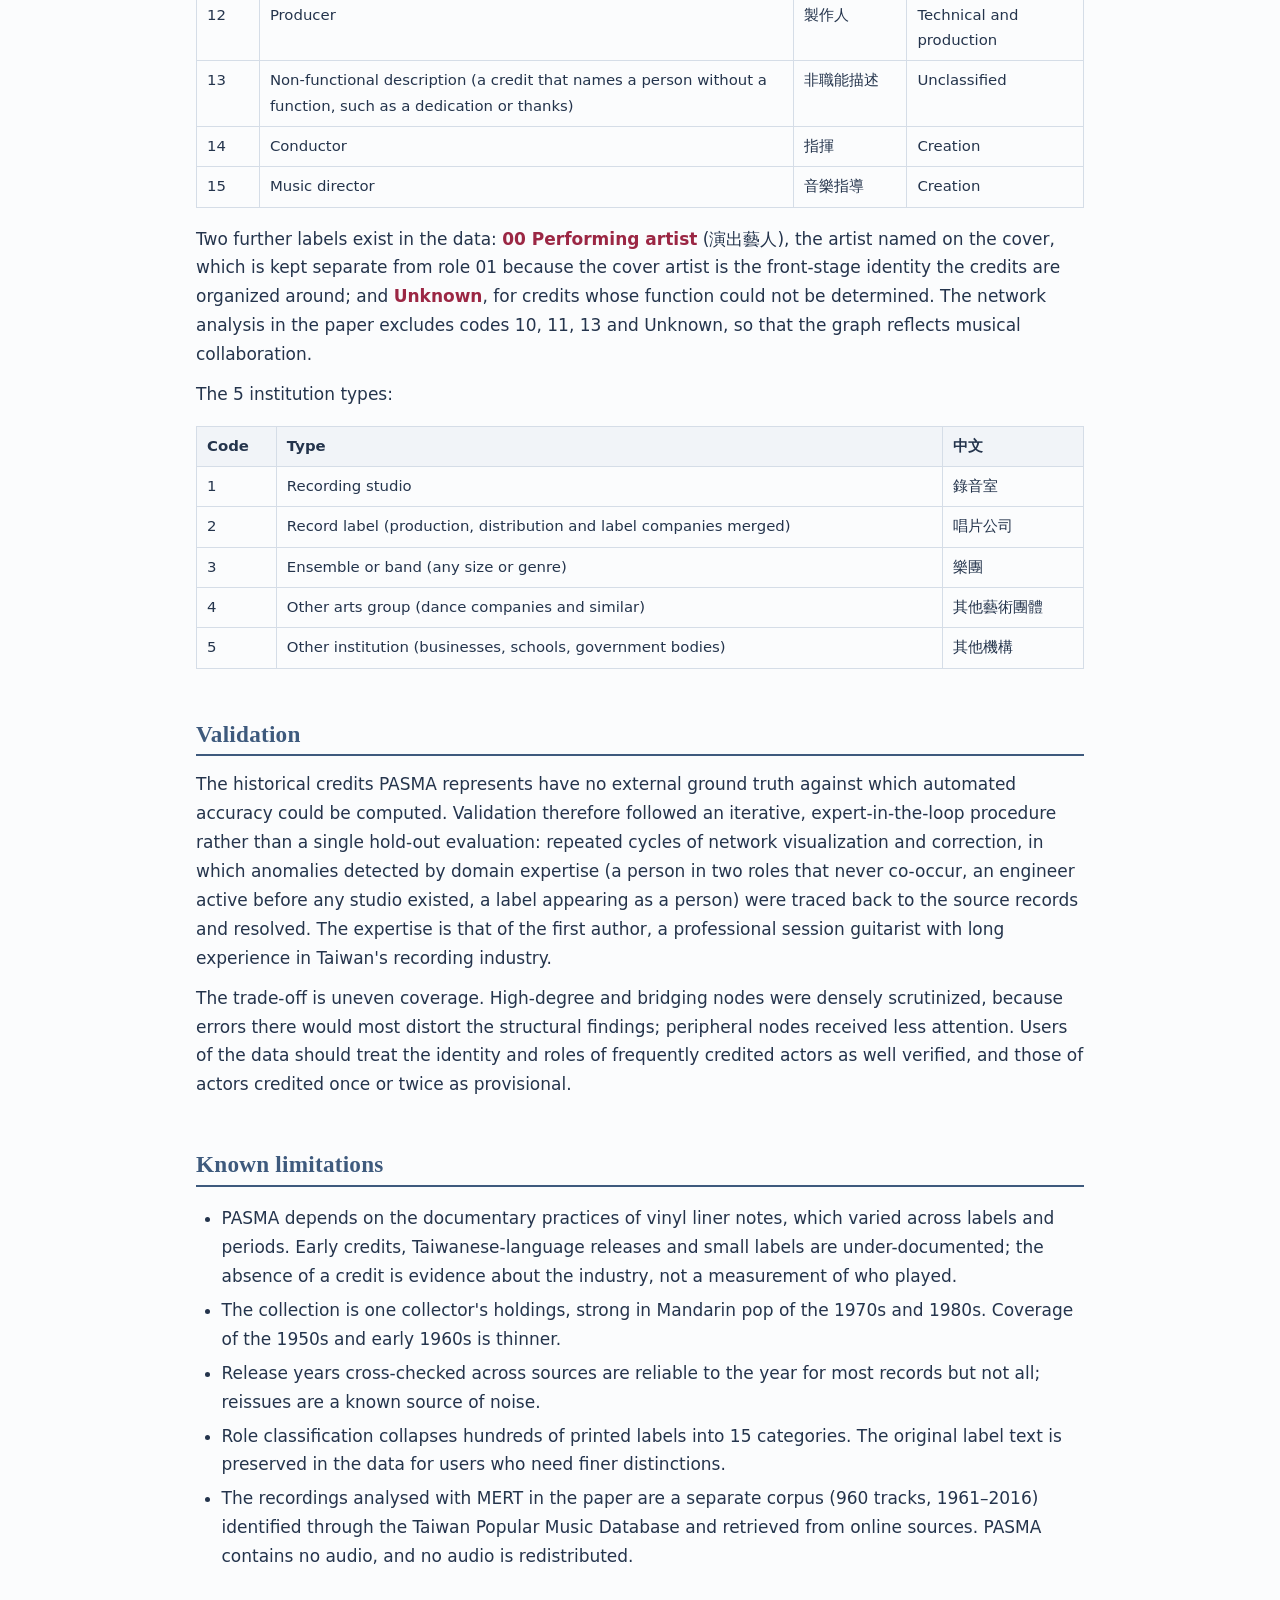
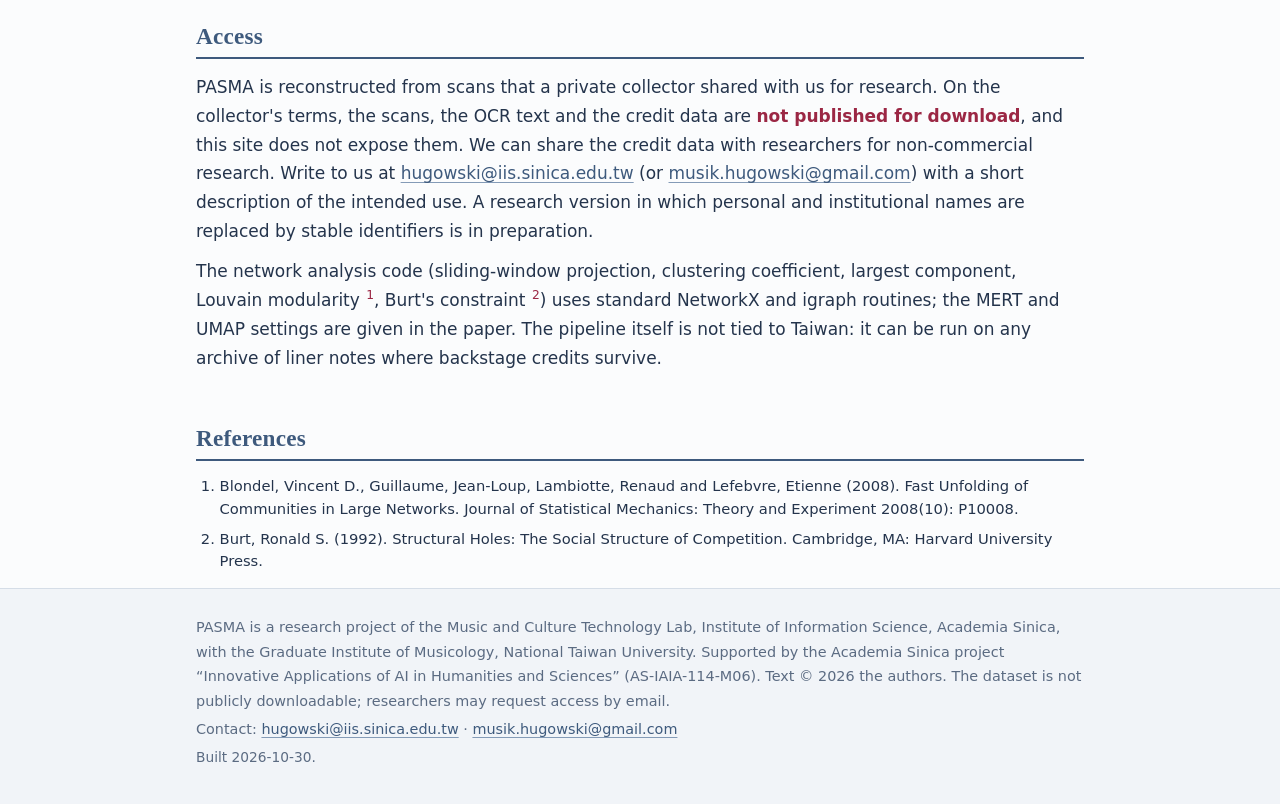
==== commit dea342fb: "Add listening examples: twenty vocal-separated stems, five per arrangement tradition New audio asset" ====
--- a/dataset.html
+++ b/dataset.html
@@ -5,7 +5,7 @@
 <meta name="viewport" content="width=device-width, initial-scale=1">
 <title>Dataset · PASMA</title>
 <meta name="description" content="Documentation of PASMA, the Private Archive of Scanned Music Artifacts: sources and scope, the five-stage LLM-assisted reconstruction pipeline, the role taxonomy, expert-in-the-loop validation, known limitations, and how to request access.">
-<meta name="build" content="2026-10-23T16:09">
+<meta name="build" content="2026-10-30T03:23">
 <link rel="stylesheet" href="assets/css/site.css">
 <link rel="icon" href="assets/img/favicon.svg" type="image/svg+xml">
 </head>
@@ -201,7 +201,7 @@
 <footer class="site-foot"><div class="wrap">
 <p>PASMA is a research project of the Music and Culture Technology Lab, Institute of Information Science, Academia Sinica, with the Graduate Institute of Musicology, National Taiwan University. Supported by the Academia Sinica project “Innovative Applications of AI in Humanities and Sciences” (AS-IAIA-114-M06). Text © 2026 the authors. The dataset is not publicly downloadable; researchers may request access by email.</p>
 <p>Contact: <a href="mailto:hugowski@iis.sinica.edu.tw">hugowski@iis.sinica.edu.tw</a> · <a href="mailto:musik.hugowski@gmail.com">musik.hugowski@gmail.com</a></p>
-<p class="small">Built 2026-10-23.</p>
+<p class="small">Built 2026-10-30.</p>
 </div></footer>
 </body>
 </html>
--- a/assets/css/site.css
+++ b/assets/css/site.css
@@ -122,6 +122,19 @@
 .footnote{font-size:.9rem;color:var(--muted)}
 .footnote-ref{text-decoration:none;color:var(--accent)}
 
+/* 試聽 */
+.listen{margin:1.6em 0}
+.listen-grid{display:grid;grid-template-columns:repeat(auto-fit,minmax(230px,1fr));gap:14px;margin:1em 0}
+.listen-group{background:var(--card);border:1px solid var(--rule);border-radius:10px;padding:12px 14px}
+.listen-group h3{margin:0 0 .6em;font-size:1rem;padding-left:9px;border-left:4px solid var(--mist)}
+.listen-group.t-pre h3{border-color:var(--t-pre)}
+.listen-group.t-chen h3{border-color:var(--t-chen)}
+.listen-group.t-electone h3{border-color:var(--t-electone)}
+.listen-group.t-post h3{border-color:var(--t-post)}
+.track{display:flex;align-items:center;gap:8px;margin:.4em 0}
+.track .n{font-family:var(--sans);font-size:.86rem;color:var(--muted);min-width:1.2em;text-align:right}
+.track audio{width:100%;height:34px}
+
 /* 影片 */
 video{width:100%;max-width:880px;border-radius:8px;background:#000;display:block;margin:1em auto}
 
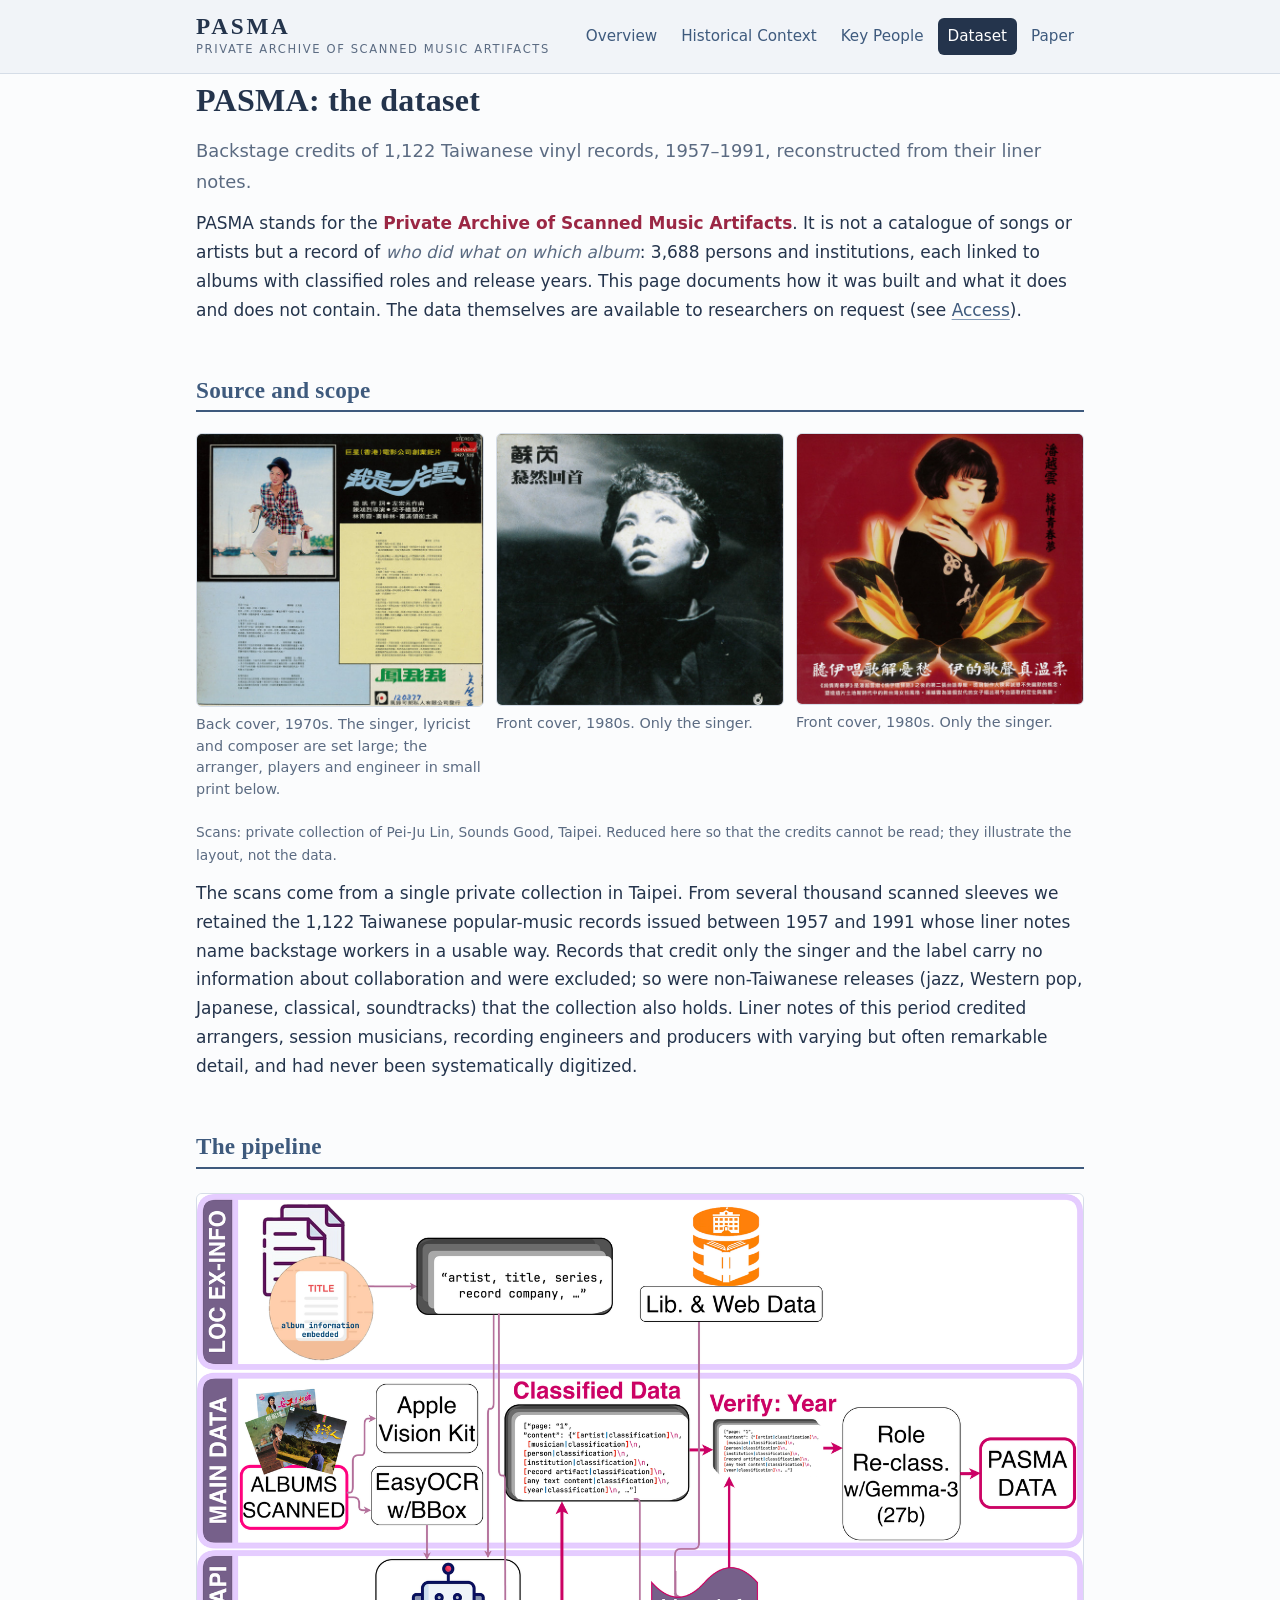
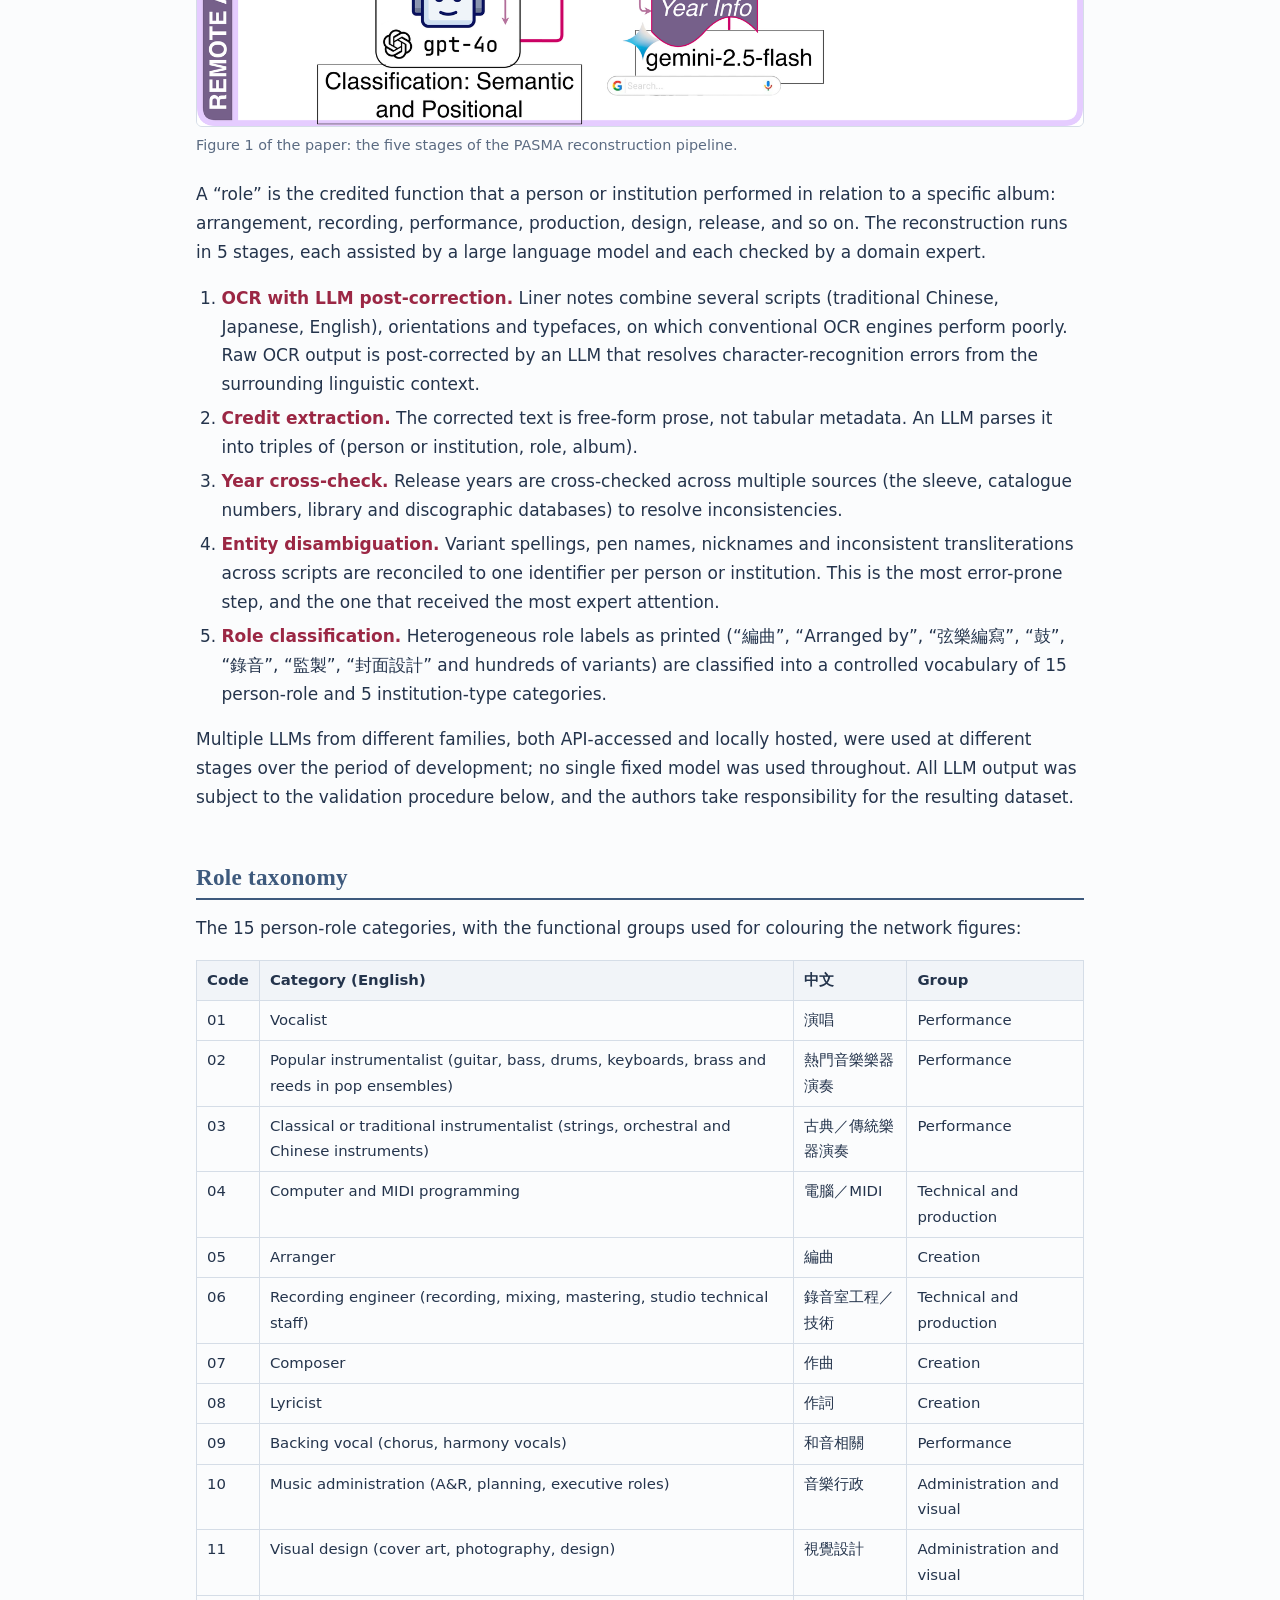
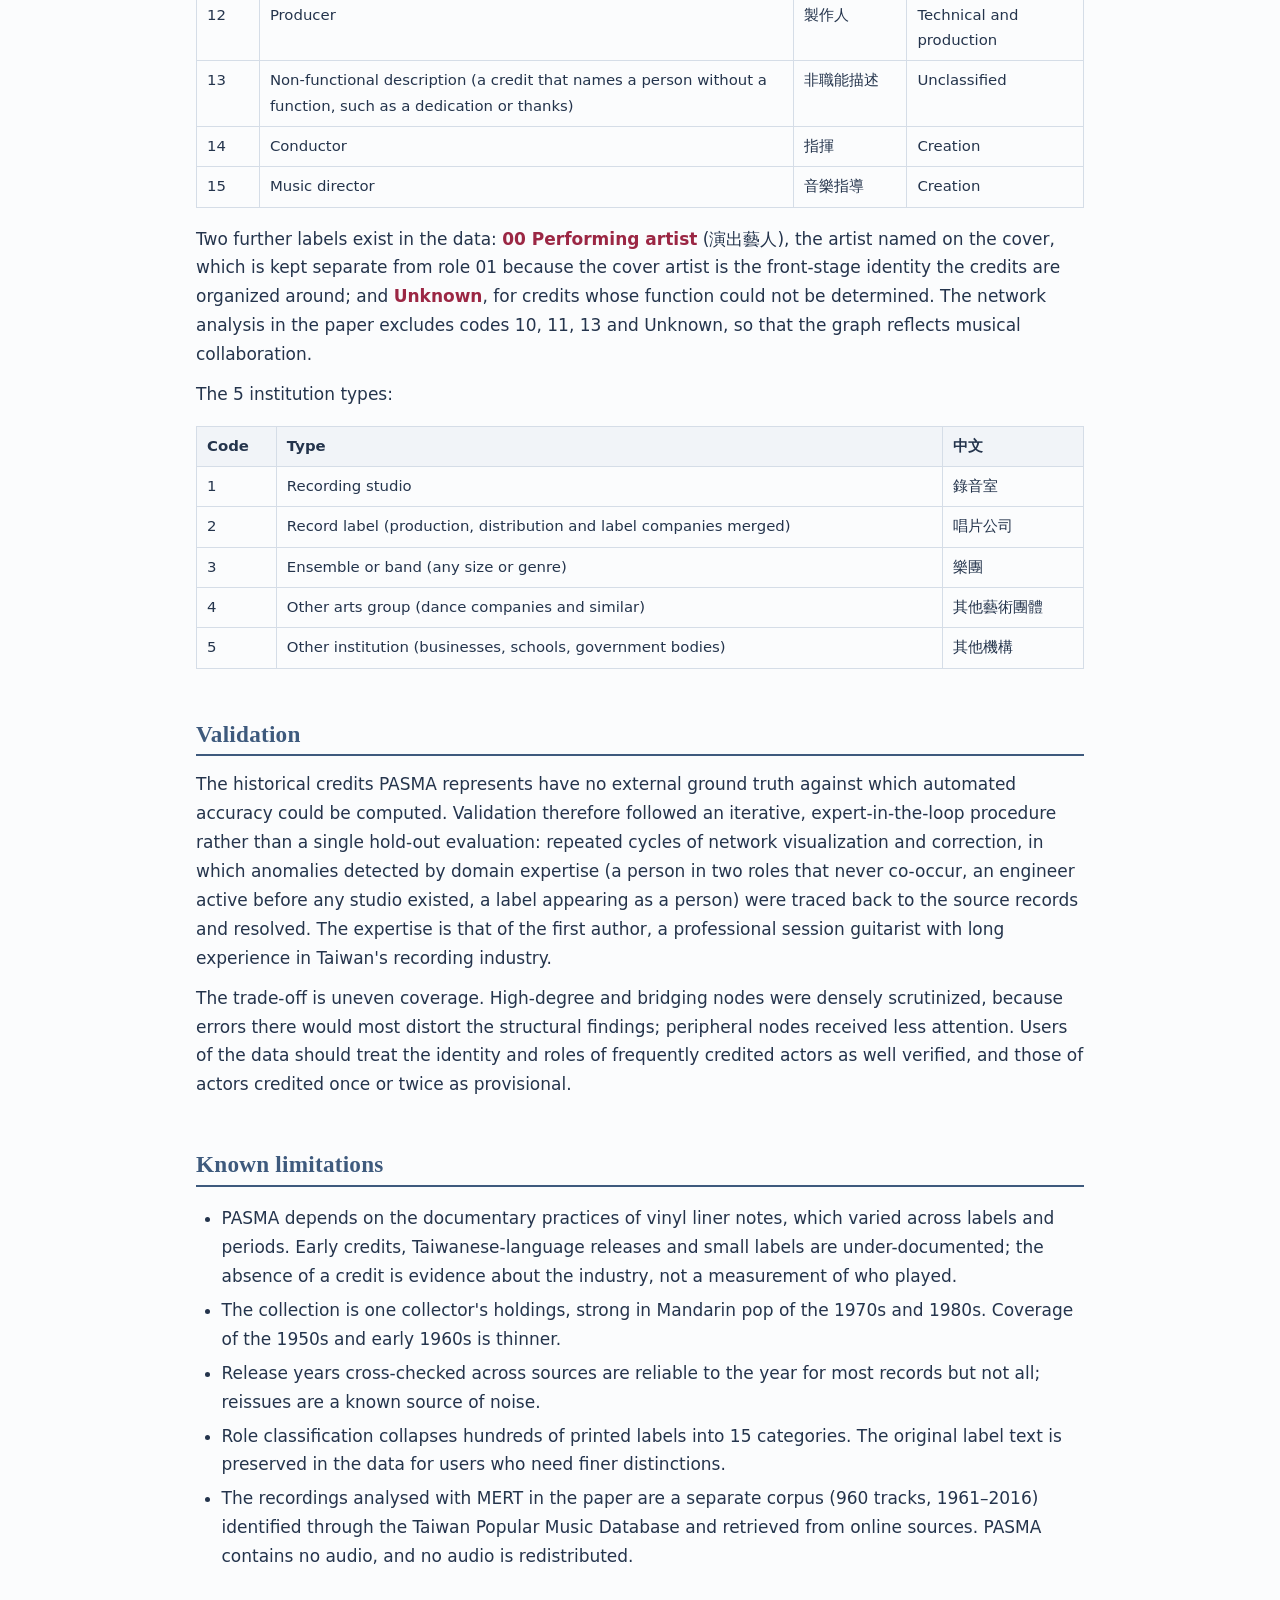
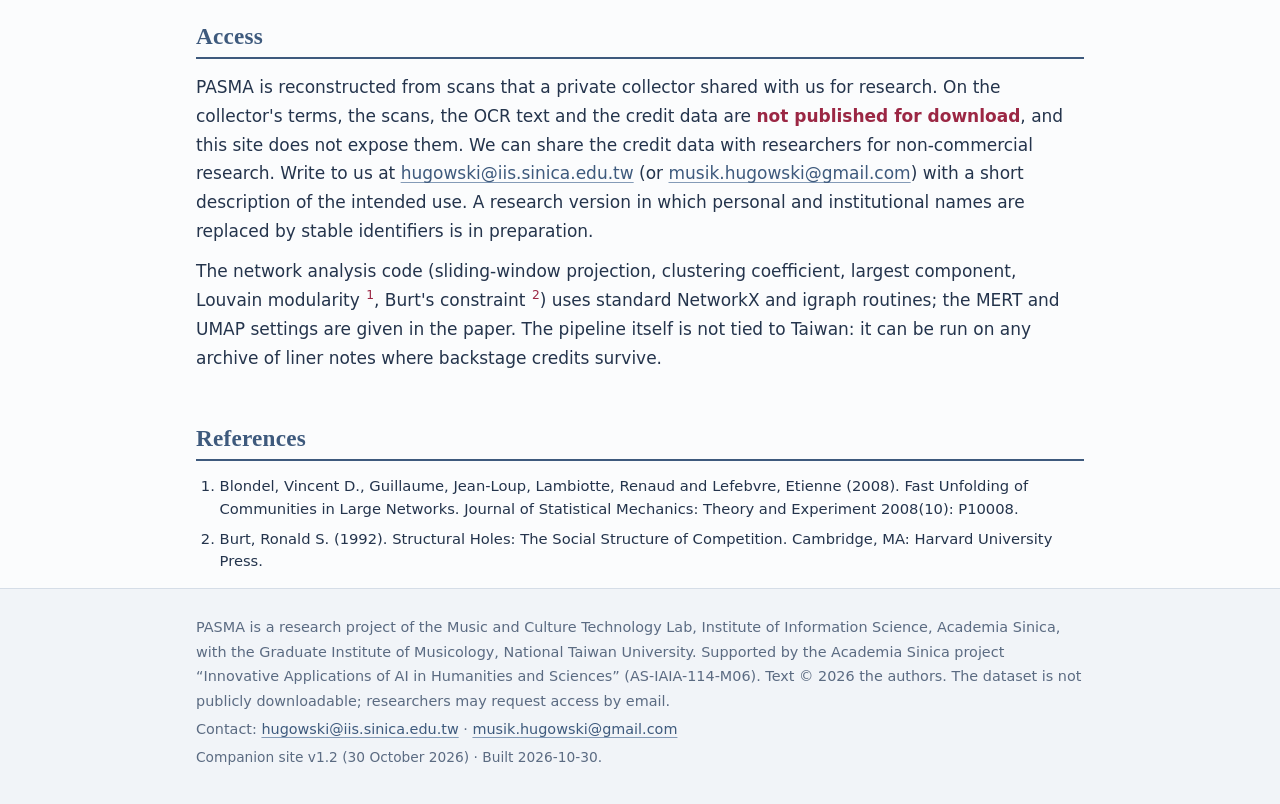
==== commit a1e1fc9d: "Version the companion site (v1.2); state the audio examples as a site addition The paper is fixed as" ====
--- a/dataset.html
+++ b/dataset.html
@@ -5,7 +5,7 @@
 <meta name="viewport" content="width=device-width, initial-scale=1">
 <title>Dataset · PASMA</title>
 <meta name="description" content="Documentation of PASMA, the Private Archive of Scanned Music Artifacts: sources and scope, the five-stage LLM-assisted reconstruction pipeline, the role taxonomy, expert-in-the-loop validation, known limitations, and how to request access.">
-<meta name="build" content="2026-10-30T03:23">
+<meta name="build" content="2026-10-30T03:27">
 <link rel="stylesheet" href="assets/css/site.css">
 <link rel="icon" href="assets/img/favicon.svg" type="image/svg+xml">
 </head>
@@ -201,7 +201,7 @@
 <footer class="site-foot"><div class="wrap">
 <p>PASMA is a research project of the Music and Culture Technology Lab, Institute of Information Science, Academia Sinica, with the Graduate Institute of Musicology, National Taiwan University. Supported by the Academia Sinica project “Innovative Applications of AI in Humanities and Sciences” (AS-IAIA-114-M06). Text © 2026 the authors. The dataset is not publicly downloadable; researchers may request access by email.</p>
 <p>Contact: <a href="mailto:hugowski@iis.sinica.edu.tw">hugowski@iis.sinica.edu.tw</a> · <a href="mailto:musik.hugowski@gmail.com">musik.hugowski@gmail.com</a></p>
-<p class="small">Built 2026-10-30.</p>
+<p class="small">Companion site v1.2 (30 October 2026) · Built 2026-10-30.</p>
 </div></footer>
 </body>
 </html>
--- a/assets/css/site.css
+++ b/assets/css/site.css
@@ -135,6 +135,10 @@
 .track .n{font-family:var(--sans);font-size:.86rem;color:var(--muted);min-width:1.2em;text-align:right}
 .track audio{width:100%;height:34px}
 
+.versions{padding-left:1.2em;font-size:.95rem}
+.versions li{margin:.4em 0}
+.versions .muted{color:var(--muted)}
+
 /* 影片 */
 video{width:100%;max-width:880px;border-radius:8px;background:#000;display:block;margin:1em auto}
 
